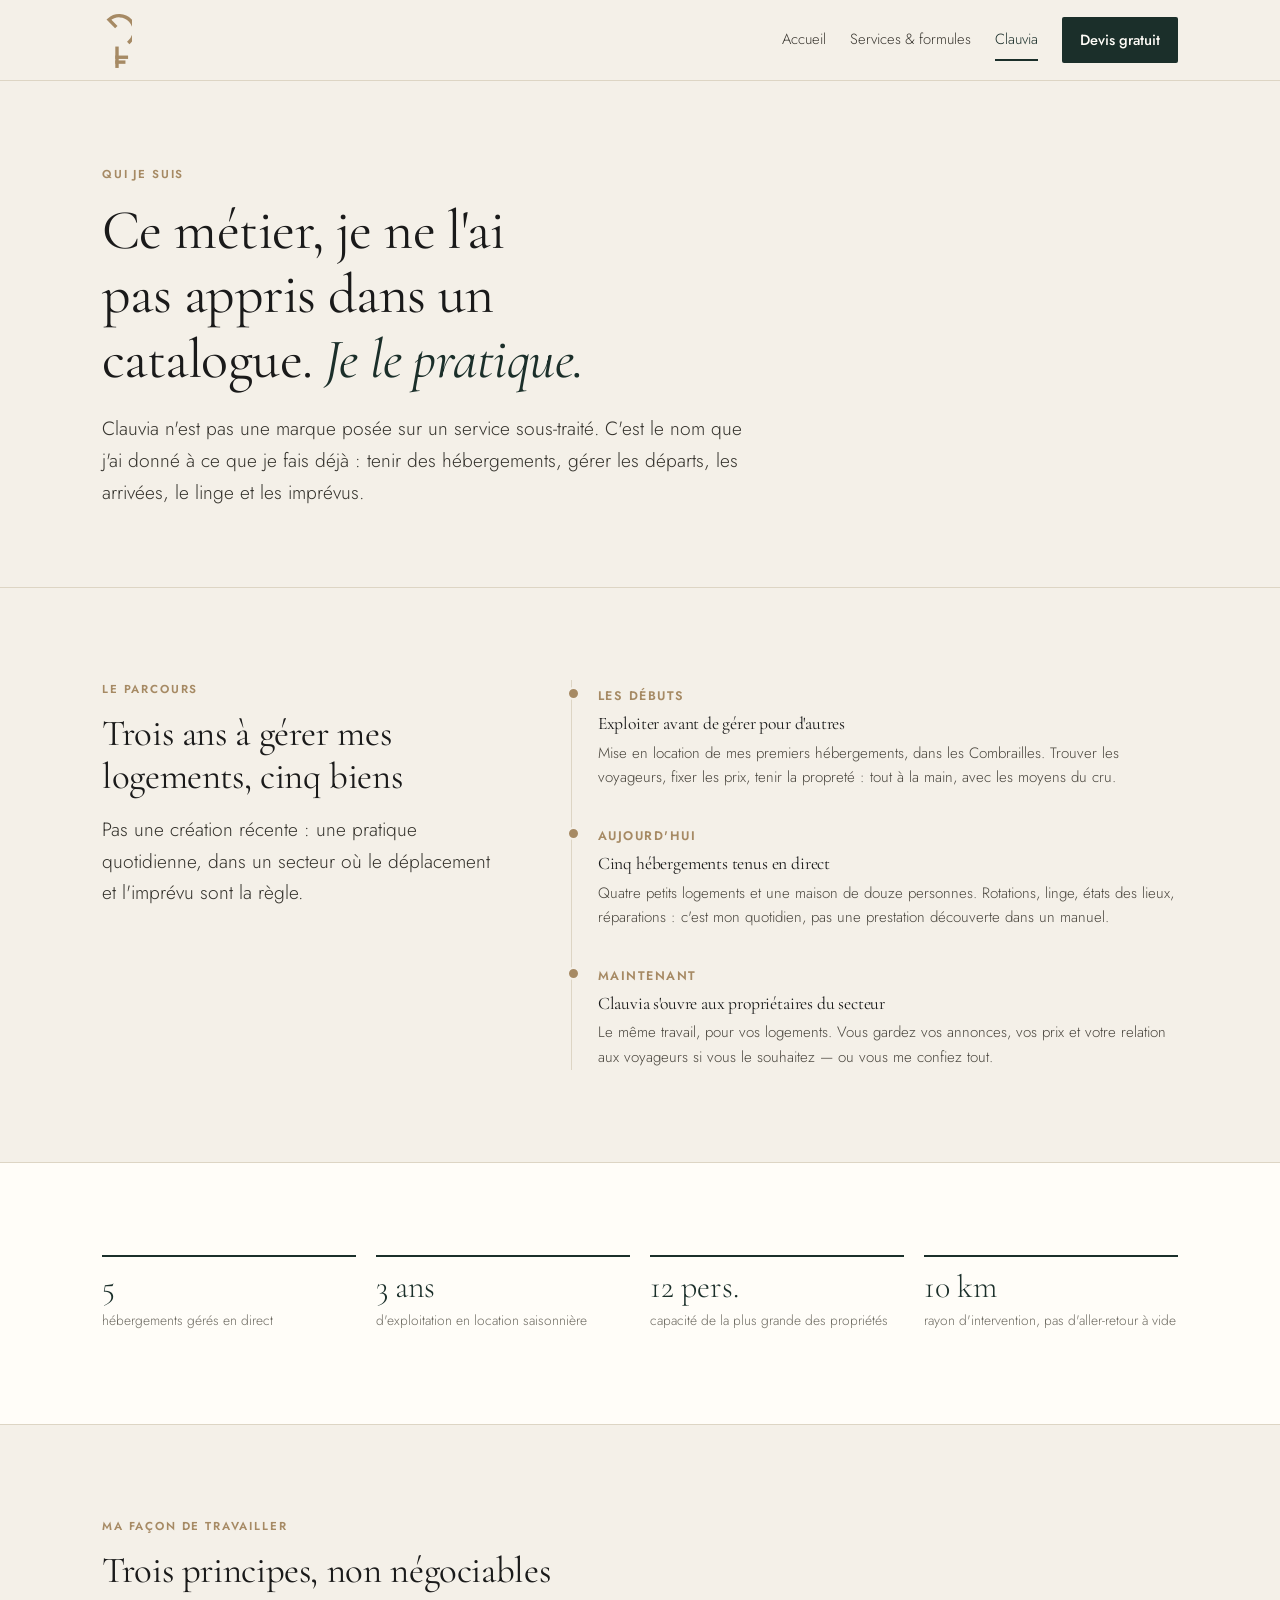
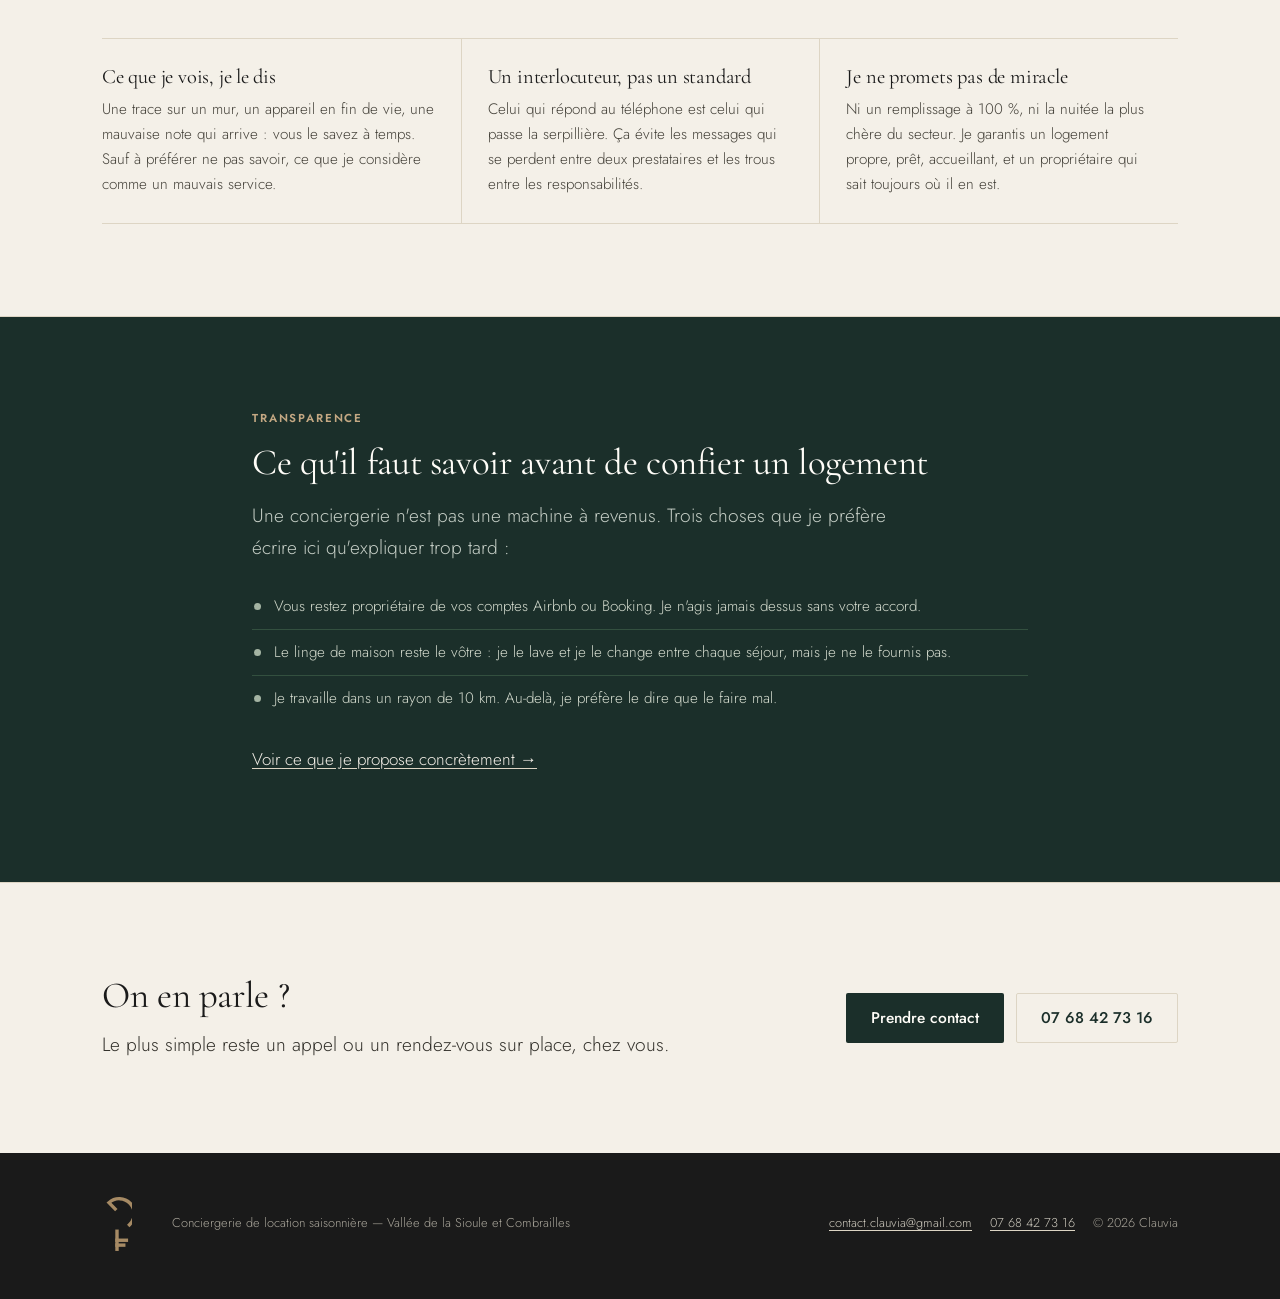
==== clauvia.html @ ef080e4d "Revert "Ajout de la page Tourisme (sites, activités, propriétaires) et du lien dans le menu" This re" ====
<!DOCTYPE html>
<html lang="fr">
<head>
<meta charset="utf-8">
<meta name="viewport" content="width=device-width, initial-scale=1, viewport-fit=cover">
<link rel="canonical" href="https://clauvia.fr/clauvia.html">
<meta property="og:title" content="Clauvia — Qui je suis, ce que j'exploite, comment je travaille">
<meta property="og:description" content="Clauvia, c'est d'abord un exploitant de location saisonnière : 5 hébergements tenus en direct dans les Combrailles depuis 3 ans. La conciergerie, c'est un métier que je pratique avant de le vendre.">
<meta property="og:type" content="website">
<meta property="og:url" content="https://clauvia.fr/clauvia.html">
<meta property="og:locale" content="fr_FR">
<meta property="og:site_name" content="Clauvia">
<meta name="twitter:card" content="summary">
<link rel="icon" href="favicon.svg" type="image/svg+xml">
<title>Clauvia — Qui je suis, ce que j'exploite, comment je travaille</title>
<meta name="description" content="Clauvia, c'est d'abord un exploitant de location saisonnière : 5 hébergements tenus en direct dans les Combrailles depuis 3 ans. La conciergerie, c'est un métier que je pratique avant de le vendre.">
<!-- Charte Clauvia : serif à empattements fins + sans-serif géométrique -->
<link rel="preconnect" href="https://fonts.googleapis.com">
<link rel="preconnect" href="https://fonts.gstatic.com" crossorigin>
<link href="https://fonts.googleapis.com/css2?family=Cormorant+Garamond:ital,wght@0,300;0,400;0,500;1,400&family=Jost:wght@300;400;500&display=swap" rel="stylesheet">
<link rel="stylesheet" href="style.css">
<style>
  .hero-intro { padding: clamp(44px, 8vw, 84px) 0 clamp(36px, 5vw, 60px); border-bottom: 1px solid var(--line); }
  .hero-intro h1 { max-width: 24ch; }
  .hero-intro h1 em { font-style: italic; color: var(--green); }
  .hero-intro .lede { margin-top: 22px; }

  .prose-grid { display: grid; grid-template-columns: minmax(0, .8fr) minmax(0, 1.2fr); gap: clamp(28px, 5vw, 64px); align-items: start; }
  .prose p { font-size: 1.02rem; color: #33312b; margin-bottom: 1.1em; max-width: 62ch; }
  .prose p:last-child { margin-bottom: 0; }

  .frise { list-style: none; margin: 0; padding: 0; border-left: 1px solid var(--line); }
  .frise li { position: relative; padding: 0 0 30px 26px; }
  .frise li:last-child { padding-bottom: 0; }
  .frise li::before { content: ""; position: absolute; left: -5px; top: 7px; width: 9px; height: 9px; border-radius: 50%; background: var(--accent); border: 2px solid var(--stone); }
  .frise .quand { font-size: .78rem; letter-spacing: .12em; text-transform: uppercase; color: var(--accent); font-weight: 600; }
  .frise h3 { margin: 6px 0 6px; font-size: 1.1rem; }
  .frise p { font-size: .94rem; color: #4a463e; margin: 0; }

  .chiffre-cle { display: grid; grid-template-columns: repeat(auto-fit, minmax(160px, 1fr)); gap: 20px; }
  .chiffre-cle div { border-top: 2px solid var(--green); padding-top: 14px; }
  .chiffre-cle .n { font-family: var(--serif); font-size: 2rem; color: var(--green); line-height: 1; display: block; }
  .chiffre-cle .l { font-size: .86rem; color: var(--muted); margin-top: 6px; display: block; }

  .methode { display: grid; grid-template-columns: repeat(auto-fit, minmax(260px, 1fr)); gap: 0; border-top: 1px solid var(--line); }
  .methode > div { padding: 26px 26px 26px 0; border-bottom: 1px solid var(--line); }
  .methode > div + div { padding-left: 26px; border-left: 1px solid var(--line); }
  .methode h3 { margin-bottom: 8px; }
  .methode p { font-size: .95rem; color: #45423a; margin: 0; }

  @media (max-width: 900px) {
    .prose-grid { grid-template-columns: minmax(0, 1fr); }
    .methode > div + div { padding-left: 0; border-left: 0; }
  }
</style>
</head>
<body>

<a class="skip" href="#contenu">Aller au contenu</a>

<header class="top">
  <div class="wrap">
    <a class="brand" href="index.html" aria-label="Clauvia, conciergerie immobilière"><span class="mark"><img src="logo-clauvia.svg" alt="" width="30" height="60"></span><span class="word"><b>Clauvia</b><small>Conciergerie immobilière</small></span></a>
    <button class="burger" type="button" aria-label="Ouvrir le menu" aria-expanded="false" aria-controls="menu-principal">
      <span></span><span></span><span></span>
    </button>
    <nav class="nav" id="menu-principal">
      <a href="index.html">Accueil</a>
      <a href="services.html">Services &amp; formules</a>
      <a href="clauvia.html" aria-current="page">Clauvia</a>
      <a class="cta-link" href="contact.html">Devis gratuit</a>
    </nav>
  </div>
</header>

<main id="contenu">

  <div class="hero-intro">
    <div class="wrap">
      <p class="eyebrow">Qui je suis</p>
      <h1>Ce métier, je ne l'ai pas appris dans un catalogue. <em>Je le pratique.</em></h1>
      <p class="lede">
        Clauvia n'est pas une marque posée sur un service sous-traité. C'est le nom que j'ai donné
        à ce que je fais déjà : tenir des hébergements, gérer les départs, les arrivées,
        le linge et les imprévus.
      </p>
    </div>
  </div>

  <section>
    <div class="wrap prose-grid">
      <div>
        <p class="eyebrow">Le parcours</p>
        <h2>Trois ans à gérer mes logements, cinq biens</h2>
        <p class="lede" style="margin-top:16px">
          Pas une création récente : une pratique quotidienne, dans un secteur où le déplacement
          et l'imprévu sont la règle.
        </p>
      </div>

      <div>
        <ul class="frise">
          <li>
            <span class="quand">Les débuts</span>
            <h3>Exploiter avant de gérer pour d'autres</h3>
            <p>Mise en location de mes premiers hébergements, dans les Combrailles. Trouver les voyageurs, fixer les prix, tenir la propreté : tout à la main, avec les moyens du cru.</p>
          </li>
          <li>
            <span class="quand">Aujourd'hui</span>
            <h3>Cinq hébergements tenus en direct</h3>
            <p>Quatre petits logements et une maison de douze personnes. Rotations, linge, états des lieux, réparations : c'est mon quotidien, pas une prestation découverte dans un manuel.</p>
          </li>
          <li>
            <span class="quand">Maintenant</span>
            <h3>Clauvia s'ouvre aux propriétaires du secteur</h3>
            <p>Le même travail, pour vos logements. Vous gardez vos annonces, vos prix et votre relation aux voyageurs si vous le souhaitez — ou vous me confiez tout.</p>
          </li>
        </ul>
      </div>
    </div>
  </section>

  <section class="bg-white">
    <div class="wrap">
      <div class="chiffre-cle">
        <div><span class="n">5</span><span class="l">hébergements gérés en direct</span></div>
        <div><span class="n">3 ans</span><span class="l">d'exploitation en location saisonnière</span></div>
        <div><span class="n">12 pers.</span><span class="l">capacité de la plus grande des propriétés</span></div>
        <div><span class="n">10 km</span><span class="l">rayon d'intervention, pas d'aller-retour à vide</span></div>
      </div>
    </div>
  </section>

  <section>
    <div class="wrap">
      <div class="section-head">
        <p class="eyebrow">Ma façon de travailler</p>
        <h2>Trois principes, non négociables</h2>
      </div>

      <div class="methode">
        <div>
          <h3>Ce que je vois, je le dis</h3>
          <p>Une trace sur un mur, un appareil en fin de vie, une mauvaise note qui arrive : vous le savez à temps. Sauf à préférer ne pas savoir, ce que je considère comme un mauvais service.</p>
        </div>
        <div>
          <h3>Un interlocuteur, pas un standard</h3>
          <p>Celui qui répond au téléphone est celui qui passe la serpillière. Ça évite les messages qui se perdent entre deux prestataires et les trous entre les responsabilités.</p>
        </div>
        <div>
          <h3>Je ne promets pas de miracle</h3>
          <p>Ni un remplissage à 100 %, ni la nuitée la plus chère du secteur. Je garantis un logement propre, prêt, accueillant, et un propriétaire qui sait toujours où il en est.</p>
        </div>
      </div>
    </div>
  </section>

  <section class="bg-green">
    <div class="wrap" style="max-width:820px">
      <p class="eyebrow">Transparence</p>
      <h2>Ce qu'il faut savoir avant de confier un logement</h2>
      <p class="lede" style="margin-top:16px">
        Une conciergerie n'est pas une machine à revenus. Trois choses que je préfère écrire ici
        qu'expliquer trop tard :
      </p>
      <ul class="ticks" style="margin-top:20px">
        <li>Vous restez propriétaire de vos comptes Airbnb ou Booking. Je n'agis jamais dessus sans votre accord.</li>
        <li>Le linge de maison reste le vôtre : je le lave et je le change entre chaque séjour, mais je ne le fournis pas.</li>
        <li>Je travaille dans un rayon de 10 km. Au-delà, je préfère le dire que le faire mal.</li>
      </ul>
      <p style="margin-top:24px"><a href="services.html" style="color:var(--stone)">Voir ce que je propose concrètement →</a></p>
    </div>
  </section>

  <section>
    <div class="wrap" style="display:flex;flex-wrap:wrap;gap:28px;align-items:center">
      <div style="flex:1 1 340px">
        <h2>On en parle&nbsp;?</h2>
        <p class="lede" style="margin:12px 0 0">Le plus simple reste un appel ou un rendez-vous sur place, chez vous.</p>
      </div>
      <div style="display:flex;flex-wrap:wrap;gap:12px">
        <a class="btn btn-primary" href="contact.html">Prendre contact</a>
        <a class="btn btn-ghost" href="tel:+33768427316">07 68 42 73 16</a>
      </div>
    </div>
  </section>

</main>

<footer>
  <div class="wrap">
    <a class="brand brand--light" href="index.html" aria-label="Clauvia, conciergerie immobilière"><span class="mark"><img src="logo-clauvia.svg" alt="" width="30" height="60"></span><span class="word"><b>Clauvia</b><small>Conciergerie immobilière</small></span></a>
    <span>Conciergerie de location saisonnière — Vallée de la Sioule et Combrailles</span>
    <span class="legal">
      <a href="mailto:contact.clauvia@gmail.com">contact.clauvia@gmail.com</a>
      <a href="tel:+33768427316">07 68 42 73 16</a>
      <span>© <span id="year">2026</span> Clauvia</span>
    </span>
  </div>
</footer>

<script>
  document.getElementById('year').textContent = new Date().getFullYear();
  // Menu déroulant sur téléphone
  (function () {
    var b = document.querySelector('.burger'), n = document.getElementById('menu-principal');
    if (!b || !n) return;
    b.addEventListener('click', function () {
      var ouvert = n.classList.toggle('ouvert');
      b.setAttribute('aria-expanded', ouvert ? 'true' : 'false');
      b.setAttribute('aria-label', ouvert ? 'Fermer le menu' : 'Ouvrir le menu');
    });
    n.addEventListener('click', function (e) {
      if (e.target.tagName === 'A') { n.classList.remove('ouvert'); b.setAttribute('aria-expanded', 'false'); }
    });
  })();
</script>
</body>
</html>
---- style.css ----
/* ===================================================================
   Clauvia — feuille de style commune
   Charte : vert bouteille #1B2F2A, sauge #466055, laiton #A68A64,
   ivoire #F4F0E8, noir doux #1A1A1A. Serif a empattements fins pour les
   titres, sans-serif pour le corps. Beaucoup de blanc, peu d'effets.
   =================================================================== */
:root {
  --ink: #1a1a1a;
  --green: #1b2f2a;
  --green-deep: #142420;
  --sage: #466055;
  --brass: #a68a64;
  --brass-dark: #8d7350;
  --stone: #f4f0e8;
  --stone-warm: #ece6d9;
  --line: #ddd5c4;
  --muted: #6d6a61;
  --accent: #a68a64;
  --alternate: #a68a64;
  --white: #fffdf8;
  --serif: "Cormorant Garamond", "Iowan Old Style", "Palatino Linotype", Palatino, Georgia, "Times New Roman", serif;
  --sans: "Jost", ui-sans-serif, -apple-system, "Segoe UI", Roboto, Helvetica, Arial, sans-serif;
  --max: 1120px;
  --radius: 2px;
}
* { box-sizing: border-box; }
html { scroll-behavior: smooth; }
@media (prefers-reduced-motion: reduce) {
  html { scroll-behavior: auto; }
  * { transition: none !important; animation: none !important; }
}
body {
  margin: 0;
  background: var(--stone);
  color: var(--ink);
  font-family: var(--sans);
  font-size: 17px;
  font-weight: 300;
  line-height: 1.65;
  -webkit-font-smoothing: antialiased;
  text-wrap: pretty;
}
h1, h2, h3 { font-family: var(--serif); font-weight: 400; letter-spacing: -0.01em; line-height: 1.15; text-wrap: balance; margin: 0; }
h1 { font-size: clamp(2.1rem, 5.2vw, 3.5rem); }
h2 { font-size: clamp(1.6rem, 3.4vw, 2.3rem); }
h3 { font-size: 1.28rem; }
p { margin: 0 0 1em; }
a { color: var(--green); text-decoration-color: var(--line); text-underline-offset: 3px; }
a:hover { color: var(--accent); text-decoration-color: var(--accent); }
img { max-width: 100%; display: block; }
.wrap { max-width: var(--max); margin: 0 auto; padding: 0 22px; }
.eyebrow {
  font-family: var(--sans); font-size: .72rem; font-weight: 600;
  letter-spacing: .16em; text-transform: uppercase; color: var(--accent);
  margin: 0 0 14px;
}
.lede { font-size: clamp(1.02rem, 1.9vw, 1.2rem); color: #34322c; max-width: 60ch; }
.skip { position: absolute; left: -9999px; top: 0; background: var(--green); color: #fff; padding: 12px 18px; z-index: 100; }
.skip:focus { left: 12px; top: 12px; }


/* ---------- Marque ----------
   Deux déclinaisons du logo :
   - sur ordinateur : le mot CLAUVIA seul (lettres espacées, laiton) ;
   - sur téléphone et tablette : le C-clé, plus compact et lisible à petite taille.
   Le C-clé reste aussi le favicon. */
.brand { display: flex; align-items: center; gap: 11px; text-decoration: none; color: var(--brass); }
/* Sur tous les écrans : le C-clé reste à gauche du nom, et le tout reste à gauche du menu. */
.brand .mark { display: block !important; width: 30px; height: 60px; flex: 0 0 auto; }
.brand .mark img { width: 30px; height: 60px; }
.brand .word { display: none !important; }
.brand .mark svg, .brand .mark img { display: block; width: 30px; height: 60px; }
.brand .word { display: flex; flex-direction: column; line-height: 1; }
.brand .word b {
  font-family: var(--serif); font-weight: 400; font-size: 1.32rem;
  letter-spacing: .26em; text-transform: uppercase; margin-right: -.26em;
  color: var(--brass);
}
.brand .word small {
  display: none;
  font-family: var(--sans); font-weight: 300; font-size: .48rem;
  letter-spacing: .17em; text-transform: uppercase; color: var(--muted);
  margin-top: 6px; white-space: nowrap;
}
/* Sur téléphone / tablette : le C-clé remplace les lettres, et reste à côté de la navigation. */
@media (max-width: 1024px) {
  .brand .mark { display: block; width: 20px; height: 40px; }
  .brand .mark img { width: 20px; height: 40px; }
  .brand .word { display: none; }
}
.brand--light { color: var(--stone); }
.brand--light .word small { color: #93a49a; }
.brand--light .word b { color: var(--brass); }

/* ---------- En-tête et navigation ---------- */
.top {
  position: sticky; top: 0; z-index: 40;
  background: color-mix(in srgb, var(--stone) 95%, transparent);
  backdrop-filter: blur(8px);
  border-bottom: 1px solid var(--line);
}
.top .wrap { display: flex; align-items: center; gap: 20px; min-height: 70px; padding-top: 10px; padding-bottom: 10px; }
.logo { font-family: var(--serif); font-size: 1.48rem; letter-spacing: .01em; color: var(--green); text-decoration: none; display: flex; align-items: baseline; gap: 9px; }
.logo .dot { width: 5px; height: 5px; border-radius: 50%; background: var(--accent); display: inline-block; transform: translateY(-9px); }
.nav { display: flex; align-items: center; gap: 24px; margin-left: auto; }
.nav a { font-size: .92rem; color: #3a3730; text-decoration: none; padding: 8px 0; border-bottom: 2px solid transparent; }
.nav a:hover { color: var(--brass-dark); border-bottom-color: var(--brass); }
.nav a[aria-current="page"] { color: var(--green); border-bottom-color: var(--green); }
.nav .cta-link {
  background: var(--green); color: var(--white); padding: 11px 18px; border-radius: var(--radius);
  font-weight: 500; min-height: 44px; display: inline-flex; align-items: center; border-bottom: 0;
}
.nav .cta-link:hover { background: var(--green-deep); color: var(--white); }
/* Sur téléphone : l'en-tête passe en menu déroulant (voir plus bas). */
@media (max-width: 860px) {
  .top .wrap { column-gap: 10px; padding-top: 8px; padding-bottom: 8px; min-height: 56px; }
  .brand { flex: 0 0 auto; align-self: center; }
  .brand .mark { width: 26px; height: 52px; }
  .brand .mark img { width: 26px; height: 52px; }
  .nav { gap: 15px; width: auto; flex: 1 1 auto; overflow-x: auto; margin-left: auto; padding-bottom: 0; scrollbar-width: none; -webkit-overflow-scrolling: touch; }
  .nav::-webkit-scrollbar { display: none; }
  .nav a { flex: 0 0 auto; font-size: .86rem; }
  .nav .cta-link { padding: 9px 13px; font-size: .86rem; }
}

/* ---------- Boutons ---------- */
.btn {
  display: inline-flex; align-items: center; justify-content: center; gap: 10px;
  min-height: 50px; padding: 0 24px; border-radius: var(--radius);
  font-family: var(--sans); font-size: .97rem; font-weight: 500;
  text-decoration: none; border: 1px solid transparent; cursor: pointer;
  transition: background .15s, border-color .15s, color .15s;
}
.btn-primary { background: var(--green); color: var(--white); }
.btn-primary:hover { background: var(--brass); color: #fff; }
.btn-ghost { background: transparent; color: var(--green); border-color: var(--line); }
.btn-brass { background: var(--brass); color: #fff; }
.btn-brass:hover { background: var(--brass-dark); color: #fff; }
.btn-ghost:hover { border-color: var(--brass); color: var(--brass-dark); background: transparent; }
.btn-light { background: var(--stone); color: var(--green); }
.btn-light:hover { background: var(--brass); color: #fff; }
.btn-outline-light { background: transparent; color: var(--stone); border-color: #55705f; }
.btn-outline-light:hover { background: var(--brass); border-color: var(--brass); color: #fff; }

/* ---------- Sections ---------- */
section { padding: clamp(54px, 8vw, 92px) 0; }
section + section { border-top: 1px solid var(--line); }
.section-head { max-width: 62ch; margin-bottom: clamp(28px, 4vw, 46px); }
.section-head h2 { margin-bottom: 14px; }
.rule { display: block; width: 46px; height: 1px; background: var(--brass); border: 0; margin: 0 0 22px; }
.section-head .lede { margin-top: 14px; }
.bg-white { background: var(--white); }
.bg-green { background: var(--green); color: var(--stone); }
.bg-green h2, .bg-green h3 { color: var(--white); }
.bg-green .lede { color: #c3ccc4; }
.bg-green .eyebrow { color: #c4a883; }

/* ---------- Bandeau de chiffres ---------- */
.figures { background: var(--green); color: var(--stone); }
.figures .wrap { display: grid; grid-template-columns: repeat(3, 1fr); gap: 0; }
.figure { padding: 34px 24px; border-left: 1px solid #34473f; }
.figure:first-child { border-left: 0; }
.figure .n { font-family: var(--serif); font-size: clamp(1.8rem, 3.6vw, 2.5rem); line-height: 1; display: block; color: var(--white); }
.figure .l { font-size: .8rem; color: #aebbb1; margin-top: 10px; display: block; letter-spacing: .04em; }

/* ---------- Encart de preuve ---------- */
.proof { background: var(--white); border: 1px solid var(--line); border-radius: var(--radius); padding: 30px 28px 24px; }
.proof h3 { font-size: 1.15rem; margin-bottom: 6px; color: var(--green); }
.proof .rule { margin-bottom: 14px; }
.proof ul { list-style: none; margin: 0; padding: 0; }
.proof li { display: flex; gap: 14px; padding: 13px 0; border-top: 1px solid var(--line); font-size: .93rem; color: #3a3832; }
.proof li:first-child { border-top: 0; }
.proof li b { font-weight: 500; color: var(--ink); }
.proof .num { font-family: var(--serif); font-size: 1.5rem; color: var(--brass); line-height: 1; min-width: 1.5em; }
.proof li > span:last-child { min-width: 0; }

/* ---------- Listes à puces ---------- */
.ticks { list-style: none; padding: 0; margin: 0; }
.ticks li { padding: 10px 0 10px 22px; position: relative; border-top: 1px solid #e9e2d3; font-size: .95rem; color: #3a3832; }
.ticks li:first-child { border-top: 0; }
.ticks li::before { content: ""; position: absolute; left: 2px; top: 19px; width: 7px; height: 7px; border-radius: 50%; background: var(--brass); opacity: .8; }
.bg-green .ticks li { color: #d3dacd; border-color: #33503f; }
.bg-green .ticks li::before { background: #c7d6c2; opacity: .8; }

/* ---------- Formulaires ---------- */
form { display: grid; gap: 14px; }
.field { display: grid; gap: 6px; }
.field label { font-size: .72rem; letter-spacing: .12em; text-transform: uppercase; color: var(--muted); }
.field input, .field textarea, .field select {
  font: inherit; font-size: .97rem; padding: 13px 14px; min-height: 48px;
  background: var(--white); color: var(--ink); border: 1px solid var(--line); border-radius: var(--radius); width: 100%;
}
.field textarea { min-height: 110px; resize: vertical; }
.field input:focus, .field textarea:focus, .field select:focus { outline: 1px solid var(--brass); outline-offset: 1px; border-color: var(--brass); }
.bg-green .field label { color: #a3b2a8; }
.bg-green .field input, .bg-green .field textarea, .bg-green .field select { background: #20362e; color: var(--white); border-color: #3a5045; }
.bg-green .field input::placeholder, .bg-green .field textarea::placeholder { color: #7d8f80; }
.form-note { font-size: .8rem; color: var(--muted); margin: 0; }
.bg-green .form-note { color: #8fa291; }
.form-status { font-size: .88rem; margin: 0; min-height: 1.2em; }
.form-status.ok { color: #4c7a4a; }
.form-status.err { color: var(--brass-dark); }
.bg-green .form-status.ok { color: #b7d3a8; }
.bg-green .form-status.err { color: #e5c4a4; }

/* ---------- Pied de page ---------- */
footer { background: var(--ink); color: #a9a59a; font-size: .8rem; padding: 40px 0 46px; }
footer .wrap { display: flex; flex-wrap: wrap; gap: 20px 40px; align-items: center; }
footer .brand .word small { color: #8d8a80; }
footer a:hover { color: var(--brass); }
footer a { color: #cdc9bd; }
footer .legal { display: flex; flex-wrap: wrap; gap: 4px 18px; margin-left: auto; }

/* ---------- Empilement mobile ---------- */
@media (max-width: 900px) {
  .hero-grid, .zone-grid, .contact-grid, .plans, .services, .prose-grid { grid-template-columns: minmax(0, 1fr); }
  .proof { padding: 24px 20px 18px; }
  .figures .wrap { grid-template-columns: minmax(0, 1fr); }
  .figure { border-left: 0; border-top: 1px solid #34473f; }
  .figure:first-child { border-top: 0; }
  .service:nth-child(2n) { padding-left: 0; border-left: 0; }
}

/* ---------- Communes ---------- */
.communes { display: flex; flex-wrap: wrap; gap: 8px; margin: 0; padding: 0; list-style: none; }
.communes li { font-size: .85rem; padding: 6px 12px; border: 1px solid var(--line); border-radius: 100px; background: var(--stone); }

/* ---------- Débordement horizontal sur téléphone ---------- */
/* Le menu de l'en-tête défile tout seul ; le reste de la page ne doit jamais élargir la fenêtre. */
html, body { max-width: 100%; overflow-x: hidden; }

/* ---------- Menu déroulant sur téléphone ---------- */
/* Le bouton n'apparaît qu'en petit écran ; le menu se déplie sous l'en-tête. */
.burger {
  display: none; margin-left: auto; width: 44px; height: 44px; padding: 0;
  background: none; border: 1px solid var(--line); border-radius: var(--radius);
  align-items: center; justify-content: center; flex-direction: column; gap: 5px; cursor: pointer;
}
.burger span { display: block; width: 20px; height: 2px; background: var(--green); transition: transform .2s, opacity .2s; }
.burger[aria-expanded="true"] span:nth-child(1) { transform: translateY(7px) rotate(45deg); }
.burger[aria-expanded="true"] span:nth-child(2) { opacity: 0; }
.burger[aria-expanded="true"] span:nth-child(3) { transform: translateY(-7px) rotate(-45deg); }

@media (max-width: 860px) {
  /* Le logo à gauche, le bouton à droite, le menu déplié en dessous. */
  .top .wrap { flex-wrap: wrap; row-gap: 0; }
  .brand { order: 1; align-self: center; }
  .burger { order: 2; display: inline-flex; margin-left: auto; align-self: center; }
  .nav { order: 3; }
  .brand .mark { width: 26px; height: 52px; }
  .brand .mark img { width: 26px; height: 52px; }
  .nav {
    display: none; width: 100%; flex-direction: column; align-items: stretch;
    gap: 0; margin: 8px 0 0; padding: 6px 0 10px; overflow: visible;
    border-top: 1px solid var(--line);
  }
  .nav.ouvert { display: flex; }
  .nav a { padding: 13px 2px; font-size: .98rem; border-bottom: 1px solid var(--line); }
  .nav a[aria-current="page"] { border-bottom-color: var(--line); color: var(--brass-dark); }
  .nav .cta-link { margin-top: 12px; justify-content: center; border-bottom: 0; }
}

/* FAQ */
.faq details { border-top: 1px solid var(--line); }
.faq details:last-child { border-bottom: 1px solid var(--line); }
.faq summary { cursor: pointer; list-style: none; padding: 20px 36px 20px 0; position: relative; font-family: var(--serif); font-size: 1.3rem; color: var(--green); min-height: 44px; }
.faq summary::-webkit-details-marker { display: none; }
.faq summary::after { content: "+"; position: absolute; right: 4px; top: 50%; transform: translateY(-50%); font-family: var(--sans); font-size: 1.4rem; color: var(--brass-dark); }
.faq details[open] summary::after { content: "\2212"; }
.faq summary:focus-visible { outline: 2px solid var(--brass-dark); outline-offset: 2px; }
.faq details p { margin: 0 0 22px; max-width: 44rem; color: #45423a; font-size: .98rem; }
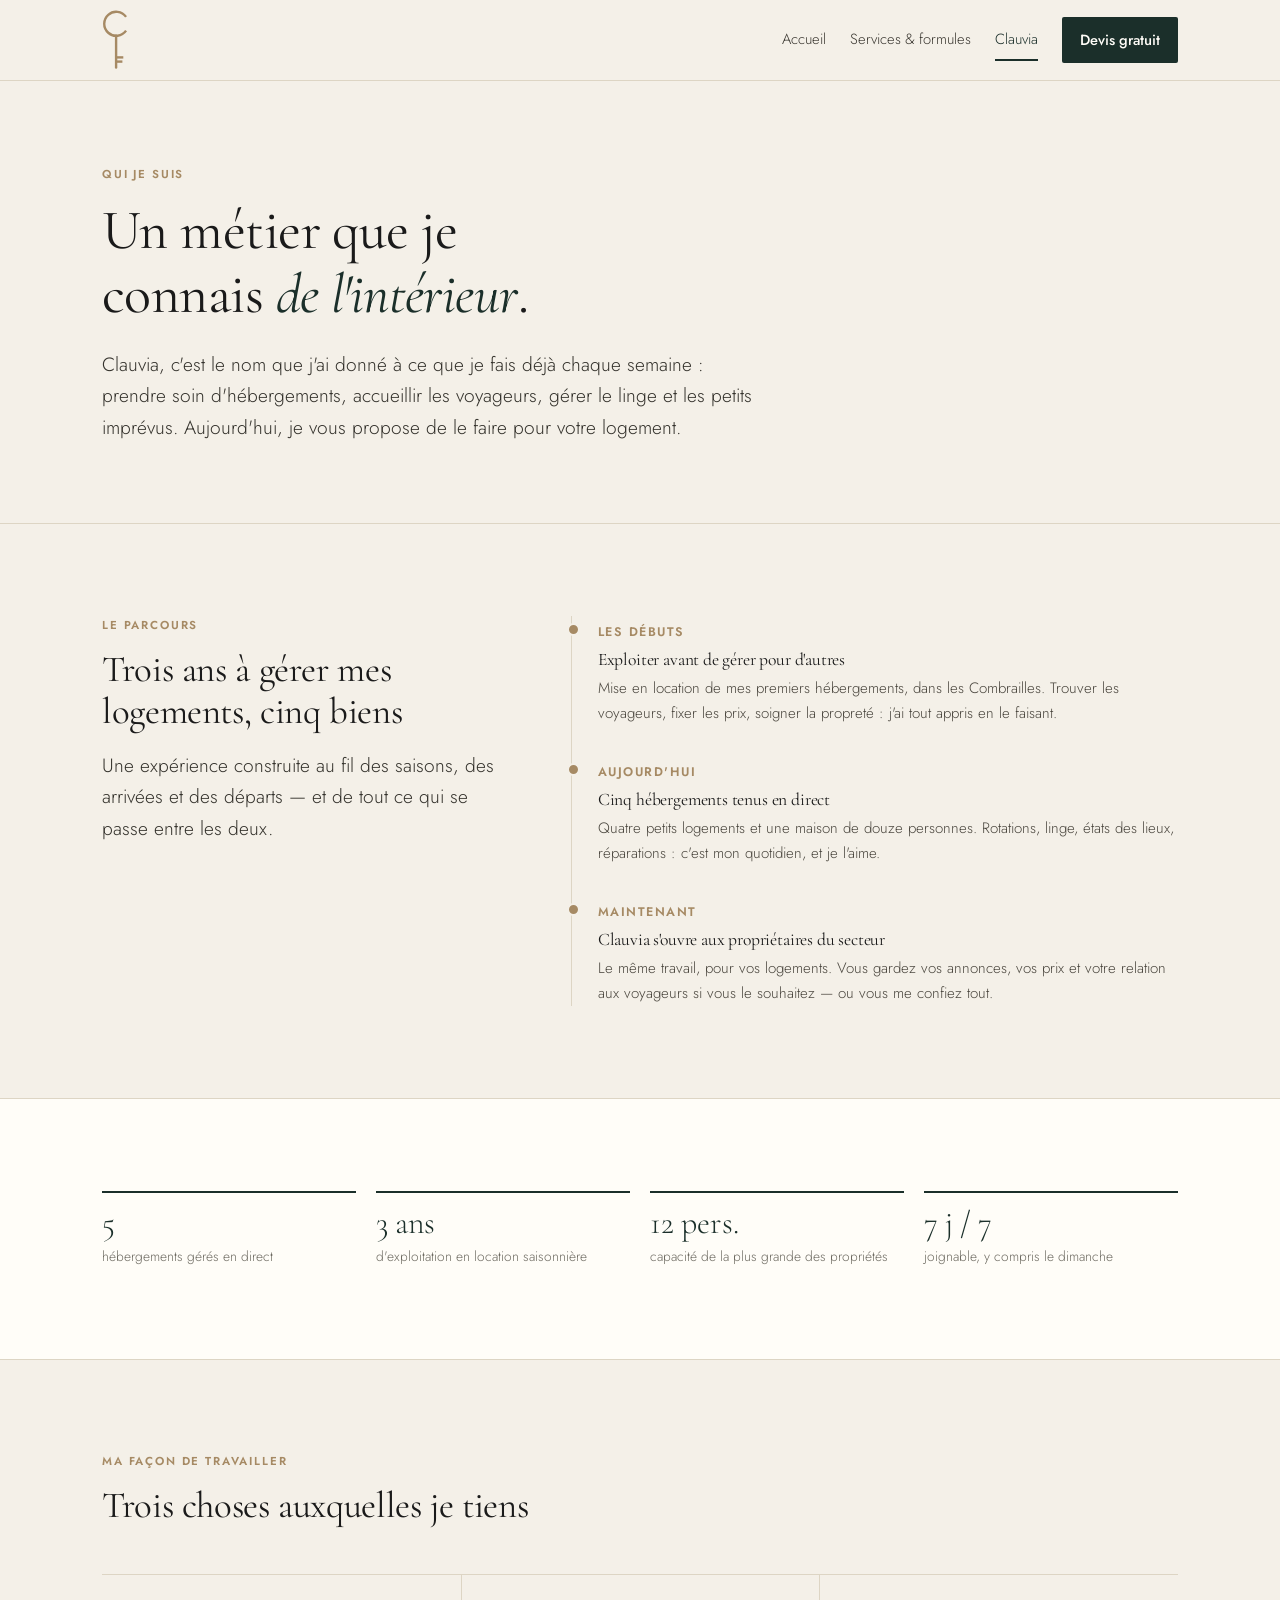
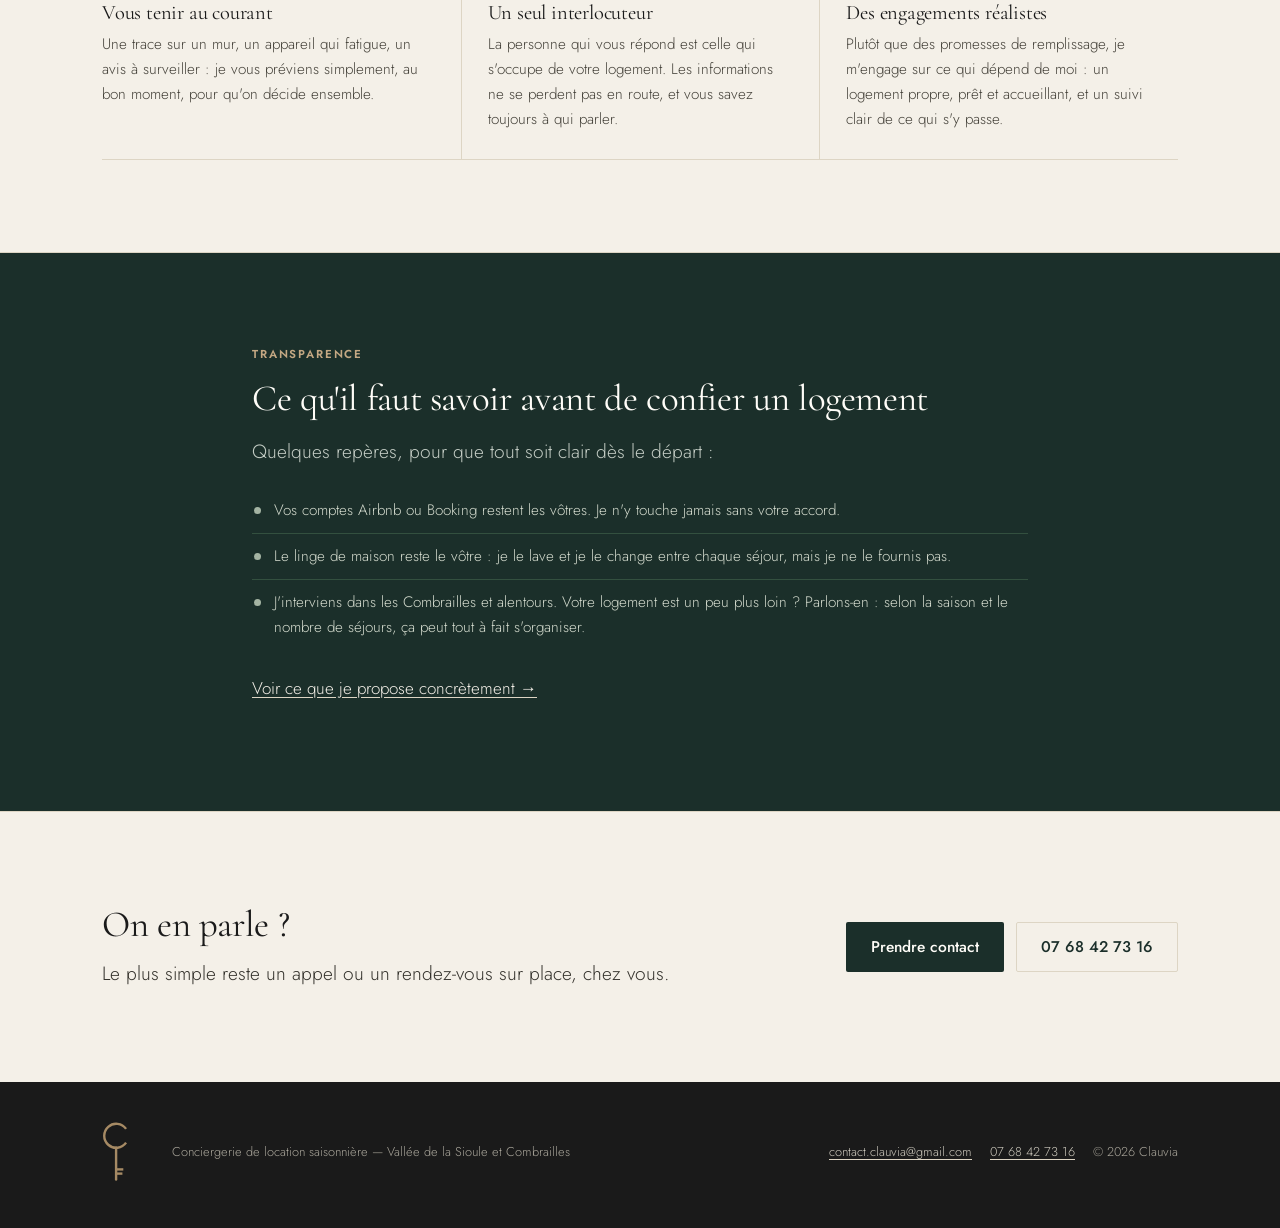
==== commit 1e0a4761: "Comparatif : linge, maintenance et réparations sur devis en Ponctuel ; page Clauvia au ton adouci ; " ====
--- a/clauvia.html
+++ b/clauvia.html
@@ -5,7 +5,7 @@
 <meta name="viewport" content="width=device-width, initial-scale=1, viewport-fit=cover">
 <link rel="canonical" href="https://clauvia.fr/clauvia.html">
 <meta property="og:title" content="Clauvia — Qui je suis, ce que j'exploite, comment je travaille">
-<meta property="og:description" content="Clauvia, c'est d'abord un exploitant de location saisonnière : 5 hébergements tenus en direct dans les Combrailles depuis 3 ans. La conciergerie, c'est un métier que je pratique avant de le vendre.">
+<meta property="og:description" content="Clauvia, c'est d'abord un exploitant de location saisonnière : 5 hébergements tenus en direct dans les Combrailles depuis 3 ans. Un métier que je pratique au quotidien, et que je vous propose pour votre logement.">
 <meta property="og:type" content="website">
 <meta property="og:url" content="https://clauvia.fr/clauvia.html">
 <meta property="og:locale" content="fr_FR">
@@ -13,7 +13,7 @@
 <meta name="twitter:card" content="summary">
 <link rel="icon" href="favicon.svg" type="image/svg+xml">
 <title>Clauvia — Qui je suis, ce que j'exploite, comment je travaille</title>
-<meta name="description" content="Clauvia, c'est d'abord un exploitant de location saisonnière : 5 hébergements tenus en direct dans les Combrailles depuis 3 ans. La conciergerie, c'est un métier que je pratique avant de le vendre.">
+<meta name="description" content="Clauvia, c'est d'abord un exploitant de location saisonnière : 5 hébergements tenus en direct dans les Combrailles depuis 3 ans. Un métier que je pratique au quotidien, et que je vous propose pour votre logement.">
 <!-- Charte Clauvia : serif à empattements fins + sans-serif géométrique -->
 <link rel="preconnect" href="https://fonts.googleapis.com">
 <link rel="preconnect" href="https://fonts.gstatic.com" crossorigin>
@@ -78,11 +78,11 @@
   <div class="hero-intro">
     <div class="wrap">
       <p class="eyebrow">Qui je suis</p>
-      <h1>Ce métier, je ne l'ai pas appris dans un catalogue. <em>Je le pratique.</em></h1>
+      <h1>Un métier que je connais <em>de l'intérieur</em>.</h1>
       <p class="lede">
-        Clauvia n'est pas une marque posée sur un service sous-traité. C'est le nom que j'ai donné
-        à ce que je fais déjà : tenir des hébergements, gérer les départs, les arrivées,
-        le linge et les imprévus.
+        Clauvia, c'est le nom que j'ai donné à ce que je fais déjà chaque semaine :
+        prendre soin d'hébergements, accueillir les voyageurs, gérer le linge
+        et les petits imprévus. Aujourd'hui, je vous propose de le faire pour votre logement.
       </p>
     </div>
   </div>
@@ -93,8 +93,8 @@
         <p class="eyebrow">Le parcours</p>
         <h2>Trois ans à gérer mes logements, cinq biens</h2>
         <p class="lede" style="margin-top:16px">
-          Pas une création récente : une pratique quotidienne, dans un secteur où le déplacement
-          et l'imprévu sont la règle.
+          Une expérience construite au fil des saisons, des arrivées et des départs —
+          et de tout ce qui se passe entre les deux.
         </p>
       </div>
 
@@ -103,12 +103,12 @@
           <li>
             <span class="quand">Les débuts</span>
             <h3>Exploiter avant de gérer pour d'autres</h3>
-            <p>Mise en location de mes premiers hébergements, dans les Combrailles. Trouver les voyageurs, fixer les prix, tenir la propreté : tout à la main, avec les moyens du cru.</p>
+            <p>Mise en location de mes premiers hébergements, dans les Combrailles. Trouver les voyageurs, fixer les prix, soigner la propreté : j'ai tout appris en le faisant.</p>
           </li>
           <li>
             <span class="quand">Aujourd'hui</span>
             <h3>Cinq hébergements tenus en direct</h3>
-            <p>Quatre petits logements et une maison de douze personnes. Rotations, linge, états des lieux, réparations : c'est mon quotidien, pas une prestation découverte dans un manuel.</p>
+            <p>Quatre petits logements et une maison de douze personnes. Rotations, linge, états des lieux, réparations : c'est mon quotidien, et je l'aime.</p>
           </li>
           <li>
             <span class="quand">Maintenant</span>
@@ -126,7 +126,7 @@
         <div><span class="n">5</span><span class="l">hébergements gérés en direct</span></div>
         <div><span class="n">3 ans</span><span class="l">d'exploitation en location saisonnière</span></div>
         <div><span class="n">12 pers.</span><span class="l">capacité de la plus grande des propriétés</span></div>
-        <div><span class="n">10 km</span><span class="l">rayon d'intervention, pas d'aller-retour à vide</span></div>
+        <div><span class="n">7 j / 7</span><span class="l">joignable, y compris le dimanche</span></div>
       </div>
     </div>
   </section>
@@ -135,21 +135,21 @@
     <div class="wrap">
       <div class="section-head">
         <p class="eyebrow">Ma façon de travailler</p>
-        <h2>Trois principes, non négociables</h2>
+        <h2>Trois choses auxquelles je tiens</h2>
       </div>
 
       <div class="methode">
         <div>
-          <h3>Ce que je vois, je le dis</h3>
-          <p>Une trace sur un mur, un appareil en fin de vie, une mauvaise note qui arrive : vous le savez à temps. Sauf à préférer ne pas savoir, ce que je considère comme un mauvais service.</p>
+          <h3>Vous tenir au courant</h3>
+          <p>Une trace sur un mur, un appareil qui fatigue, un avis à surveiller : je vous préviens simplement, au bon moment, pour qu'on décide ensemble.</p>
         </div>
         <div>
-          <h3>Un interlocuteur, pas un standard</h3>
-          <p>Celui qui répond au téléphone est celui qui passe la serpillière. Ça évite les messages qui se perdent entre deux prestataires et les trous entre les responsabilités.</p>
+          <h3>Un seul interlocuteur</h3>
+          <p>La personne qui vous répond est celle qui s'occupe de votre logement. Les informations ne se perdent pas en route, et vous savez toujours à qui parler.</p>
         </div>
         <div>
-          <h3>Je ne promets pas de miracle</h3>
-          <p>Ni un remplissage à 100 %, ni la nuitée la plus chère du secteur. Je garantis un logement propre, prêt, accueillant, et un propriétaire qui sait toujours où il en est.</p>
+          <h3>Des engagements réalistes</h3>
+          <p>Plutôt que des promesses de remplissage, je m'engage sur ce qui dépend de moi : un logement propre, prêt et accueillant, et un suivi clair de ce qui s'y passe.</p>
         </div>
       </div>
     </div>
@@ -160,13 +160,12 @@
       <p class="eyebrow">Transparence</p>
       <h2>Ce qu'il faut savoir avant de confier un logement</h2>
       <p class="lede" style="margin-top:16px">
-        Une conciergerie n'est pas une machine à revenus. Trois choses que je préfère écrire ici
-        qu'expliquer trop tard :
+        Quelques repères, pour que tout soit clair dès le départ :
       </p>
       <ul class="ticks" style="margin-top:20px">
-        <li>Vous restez propriétaire de vos comptes Airbnb ou Booking. Je n'agis jamais dessus sans votre accord.</li>
+        <li>Vos comptes Airbnb ou Booking restent les vôtres. Je n'y touche jamais sans votre accord.</li>
         <li>Le linge de maison reste le vôtre : je le lave et je le change entre chaque séjour, mais je ne le fournis pas.</li>
-        <li>Je travaille dans un rayon de 10 km. Au-delà, je préfère le dire que le faire mal.</li>
+        <li>J'interviens dans les Combrailles et alentours. Votre logement est un peu plus loin&nbsp;? Parlons-en : selon la saison et le nombre de séjours, ça peut tout à fait s'organiser.</li>
       </ul>
       <p style="margin-top:24px"><a href="services.html" style="color:var(--stone)">Voir ce que je propose concrètement →</a></p>
     </div>
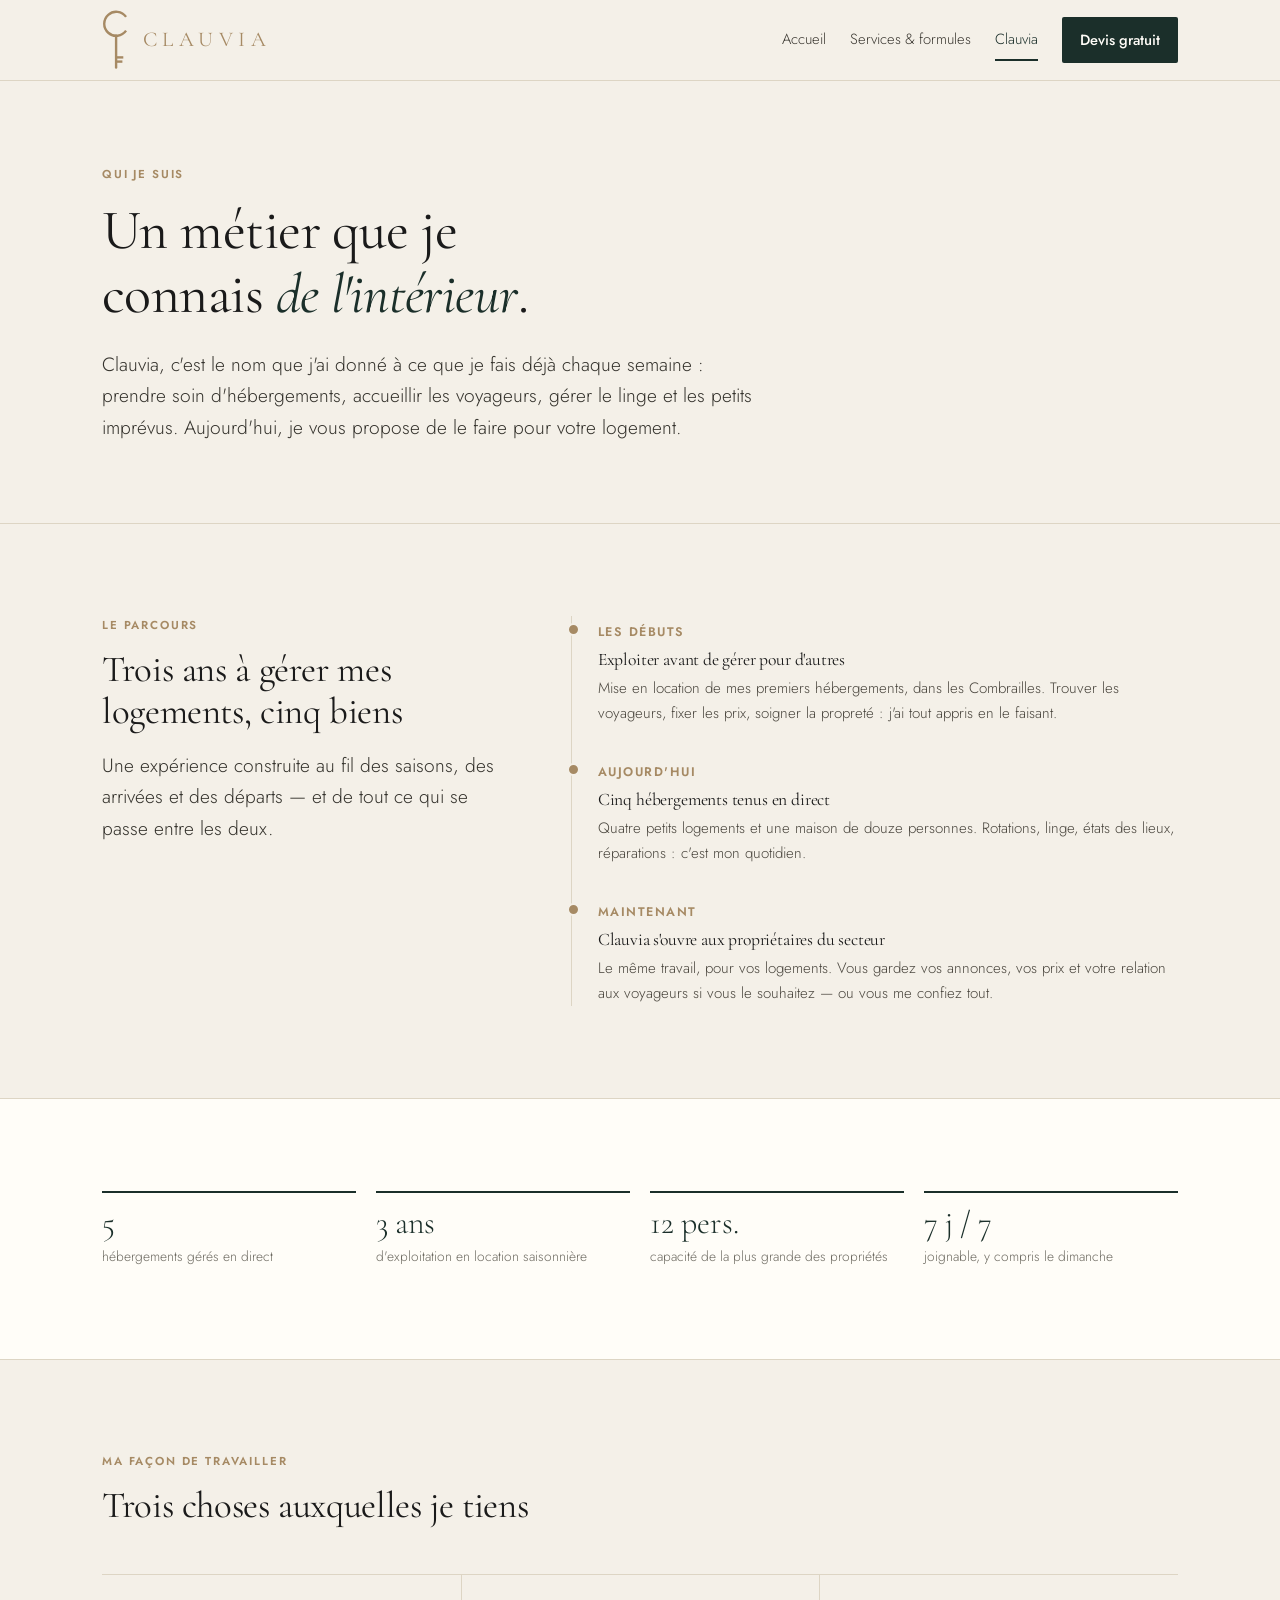
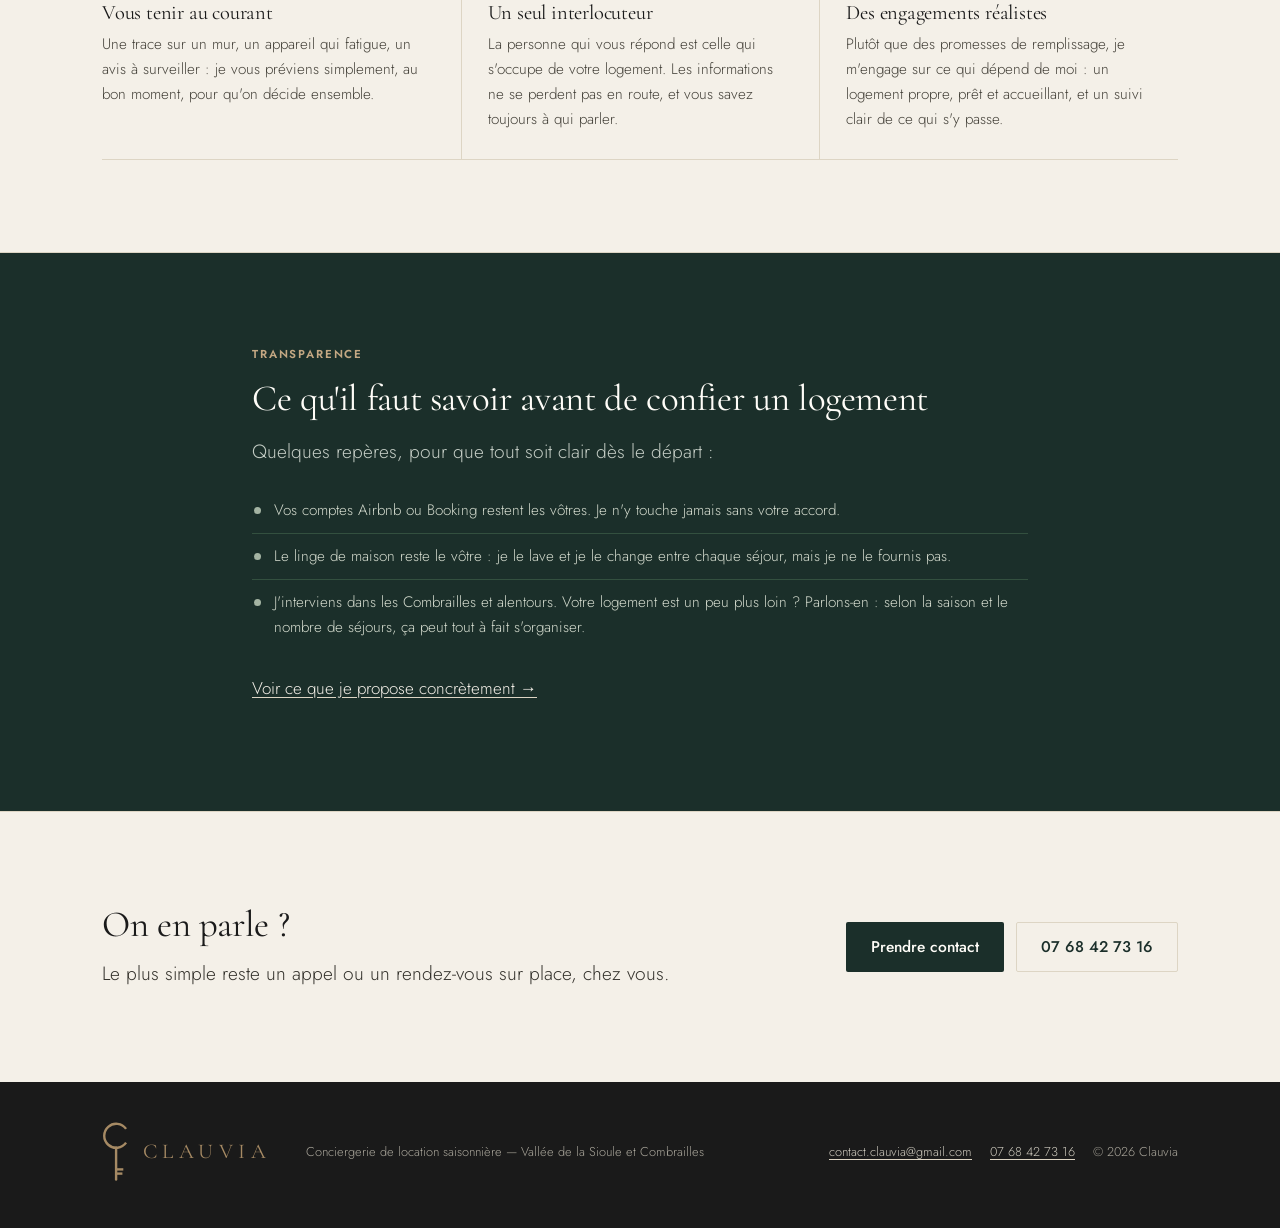
==== commit 12300f0d: "Page Clauvia : phrase de la frise simplifiée" ====
--- a/clauvia.html
+++ b/clauvia.html
@@ -108,7 +108,7 @@
           <li>
             <span class="quand">Aujourd'hui</span>
             <h3>Cinq hébergements tenus en direct</h3>
-            <p>Quatre petits logements et une maison de douze personnes. Rotations, linge, états des lieux, réparations : c'est mon quotidien, et je l'aime.</p>
+            <p>Quatre petits logements et une maison de douze personnes. Rotations, linge, états des lieux, réparations : c'est mon quotidien.</p>
           </li>
           <li>
             <span class="quand">Maintenant</span>
--- a/style.css
+++ b/style.css
@@ -65,10 +65,9 @@
    - sur téléphone et tablette : le C-clé, plus compact et lisible à petite taille.
    Le C-clé reste aussi le favicon. */
 .brand { display: flex; align-items: center; gap: 11px; text-decoration: none; color: var(--brass); }
-/* Sur tous les écrans : le C-clé reste à gauche du nom, et le tout reste à gauche du menu. */
+/* Sur tous les écrans : la clé à gauche, le nom CLAUVIA à côté, le tout à gauche du menu. */
 .brand .mark { display: block !important; width: 30px; height: 60px; flex: 0 0 auto; }
 .brand .mark img { width: 30px; height: 60px; }
-.brand .word { display: none !important; }
 .brand .mark svg, .brand .mark img { display: block; width: 30px; height: 60px; }
 .brand .word { display: flex; flex-direction: column; line-height: 1; }
 .brand .word b {
@@ -82,11 +81,9 @@
   letter-spacing: .17em; text-transform: uppercase; color: var(--muted);
   margin-top: 6px; white-space: nowrap;
 }
-/* Sur téléphone / tablette : le C-clé remplace les lettres, et reste à côté de la navigation. */
-@media (max-width: 1024px) {
-  .brand .mark { display: block; width: 20px; height: 40px; }
-  .brand .mark img { width: 20px; height: 40px; }
-  .brand .word { display: none; }
+/* Sur téléphone : le nom reste affiché, un peu plus petit. */
+@media (max-width: 860px) {
+  .brand .word b { font-size: 1.12rem; letter-spacing: .24em; margin-right: -.24em; }
 }
 .brand--light { color: var(--stone); }
 .brand--light .word small { color: #93a49a; }
@@ -111,6 +108,8 @@
   font-weight: 500; min-height: 44px; display: inline-flex; align-items: center; border-bottom: 0;
 }
 .nav .cta-link:hover { background: var(--green-deep); color: var(--white); }
+/* Sur la page Contact, le bouton est la page courante : garder le texte clair sur le fond vert. */
+.nav .cta-link[aria-current="page"] { color: var(--white); border-bottom: 0; }
 /* Sur téléphone : l'en-tête passe en menu déroulant (voir plus bas). */
 @media (max-width: 860px) {
   .top .wrap { column-gap: 10px; padding-top: 8px; padding-bottom: 8px; min-height: 56px; }
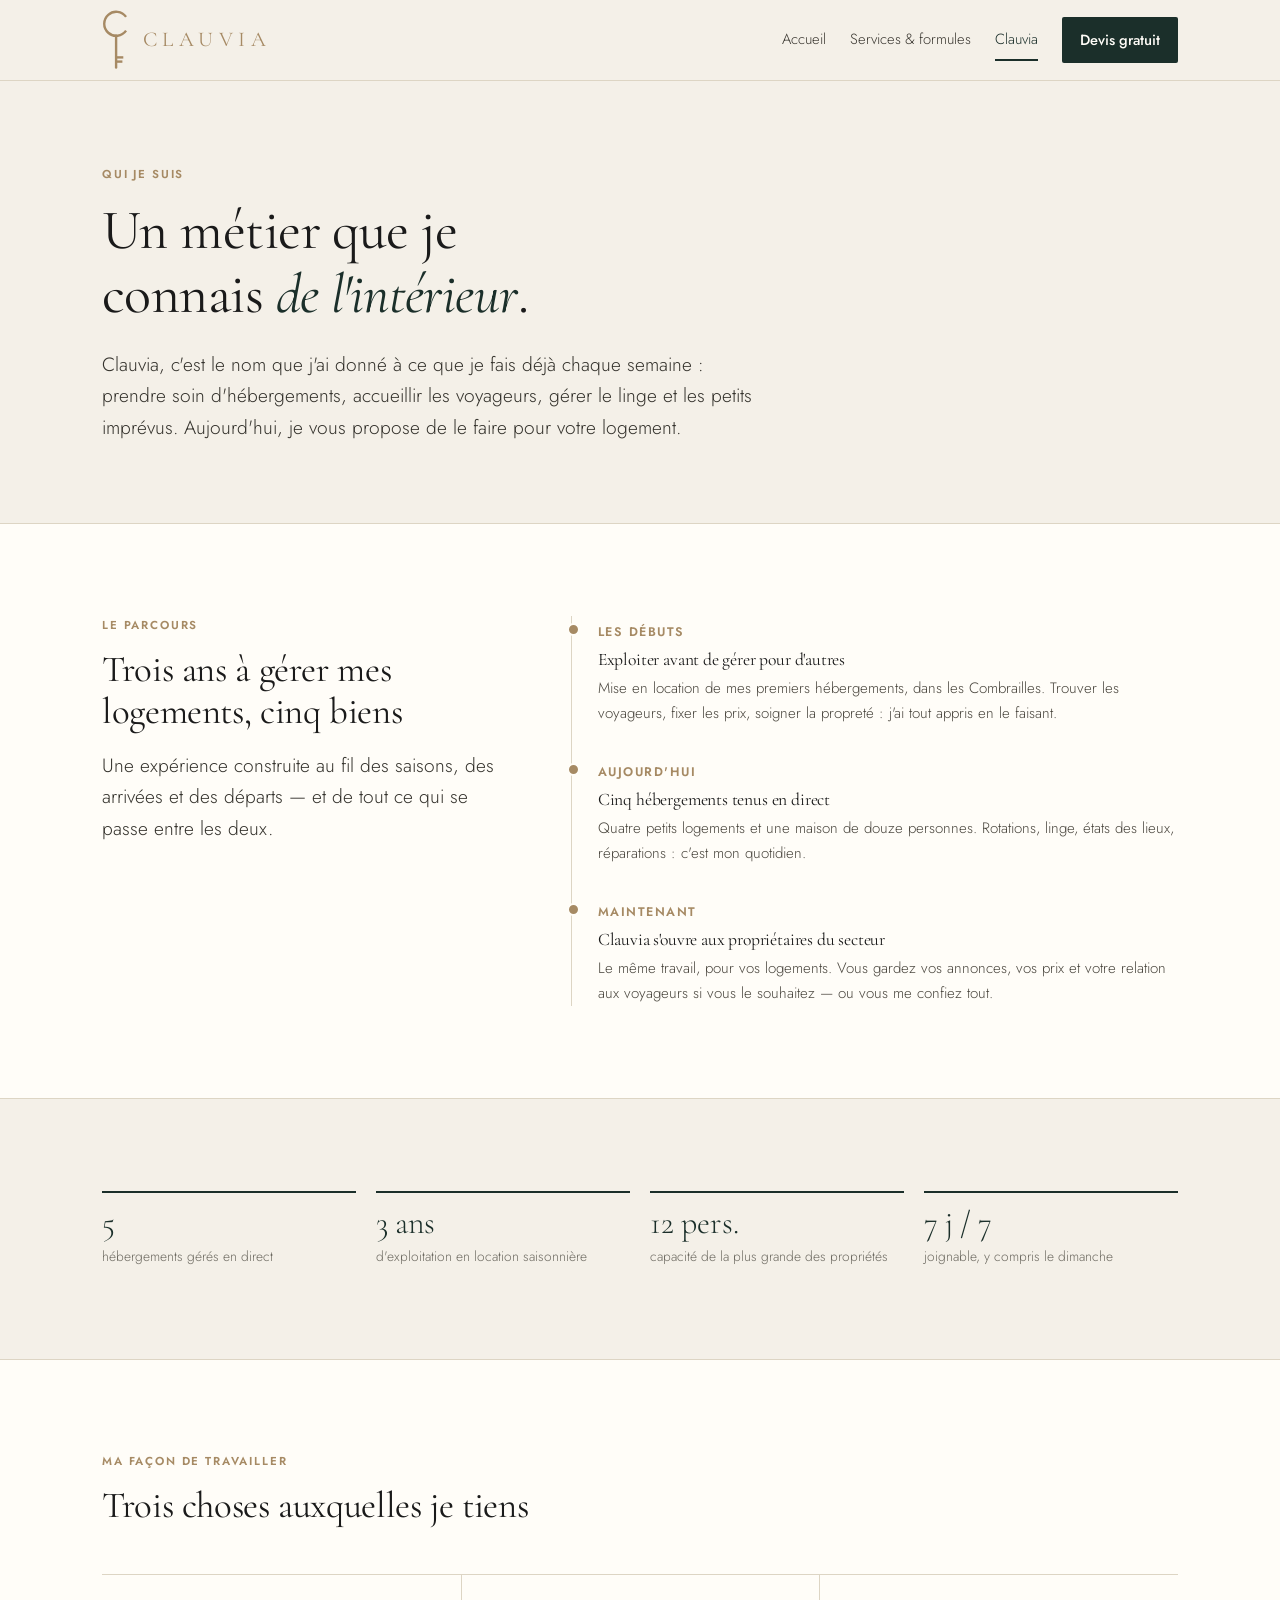
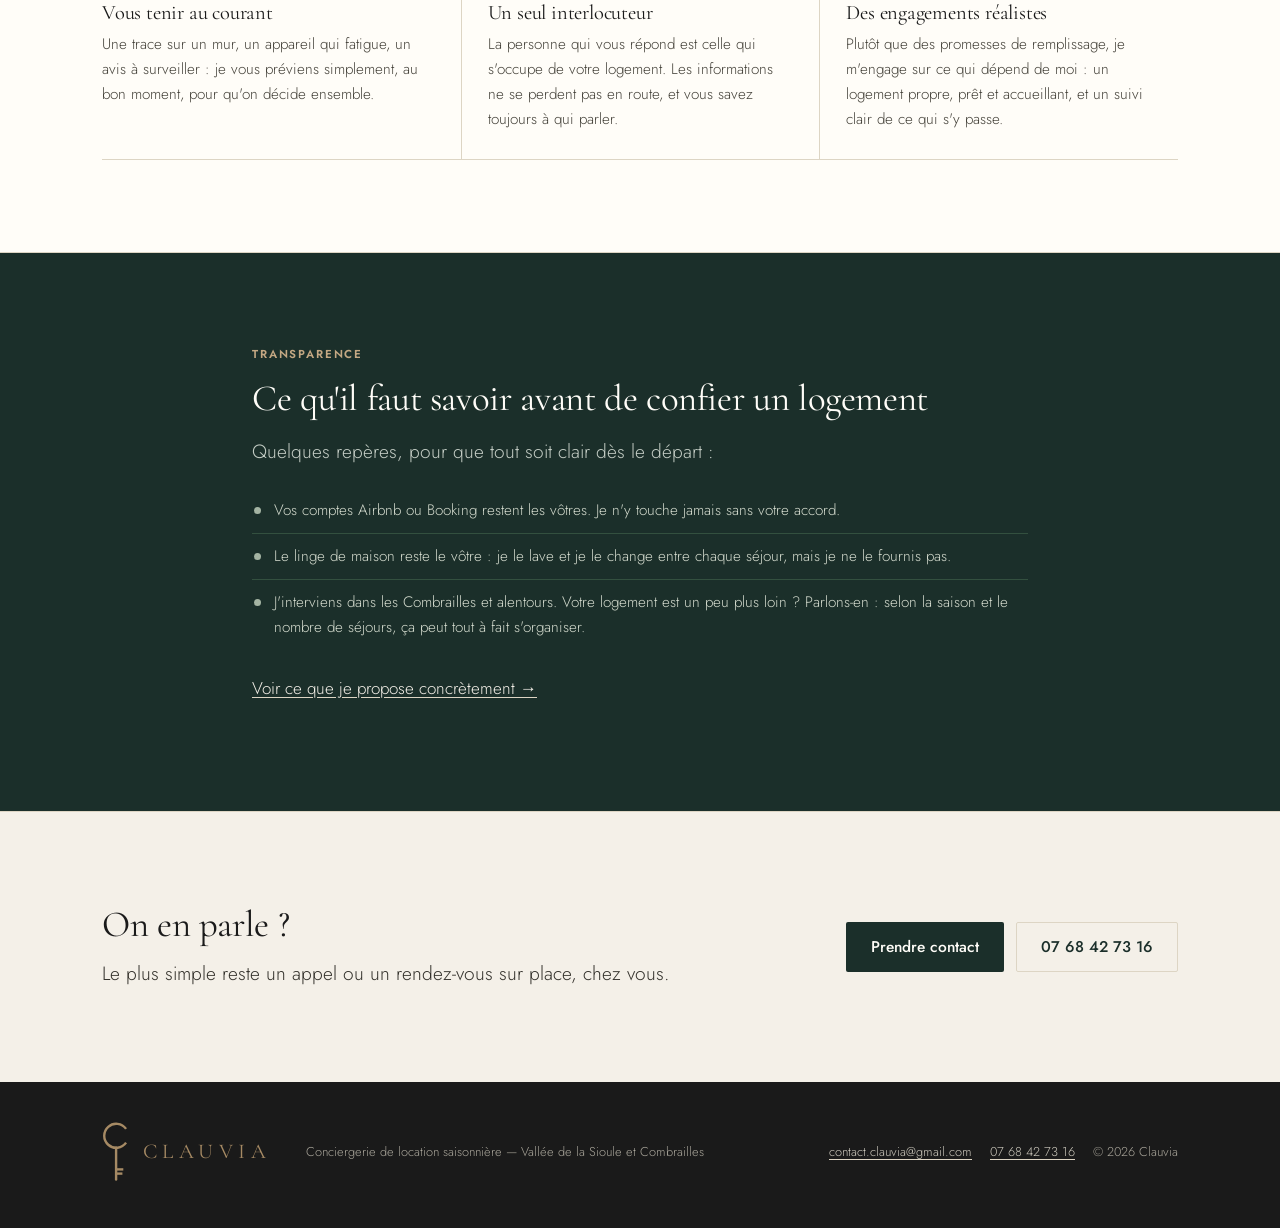
==== commit aa4a7e96: "Page Clauvia : fonds de section alternés (beige / blanc)" ====
--- a/clauvia.html
+++ b/clauvia.html
@@ -33,6 +33,7 @@
   .frise li { position: relative; padding: 0 0 30px 26px; }
   .frise li:last-child { padding-bottom: 0; }
   .frise li::before { content: ""; position: absolute; left: -5px; top: 7px; width: 9px; height: 9px; border-radius: 50%; background: var(--accent); border: 2px solid var(--stone); }
+  .bg-white .frise li::before { border-color: var(--white); }
   .frise .quand { font-size: .78rem; letter-spacing: .12em; text-transform: uppercase; color: var(--accent); font-weight: 600; }
   .frise h3 { margin: 6px 0 6px; font-size: 1.1rem; }
   .frise p { font-size: .94rem; color: #4a463e; margin: 0; }
@@ -87,7 +88,7 @@
     </div>
   </div>
 
-  <section>
+  <section class="bg-white">
     <div class="wrap prose-grid">
       <div>
         <p class="eyebrow">Le parcours</p>
@@ -120,7 +121,7 @@
     </div>
   </section>
 
-  <section class="bg-white">
+  <section>
     <div class="wrap">
       <div class="chiffre-cle">
         <div><span class="n">5</span><span class="l">hébergements gérés en direct</span></div>
@@ -131,7 +132,7 @@
     </div>
   </section>
 
-  <section>
+  <section class="bg-white">
     <div class="wrap">
       <div class="section-head">
         <p class="eyebrow">Ma façon de travailler</p>
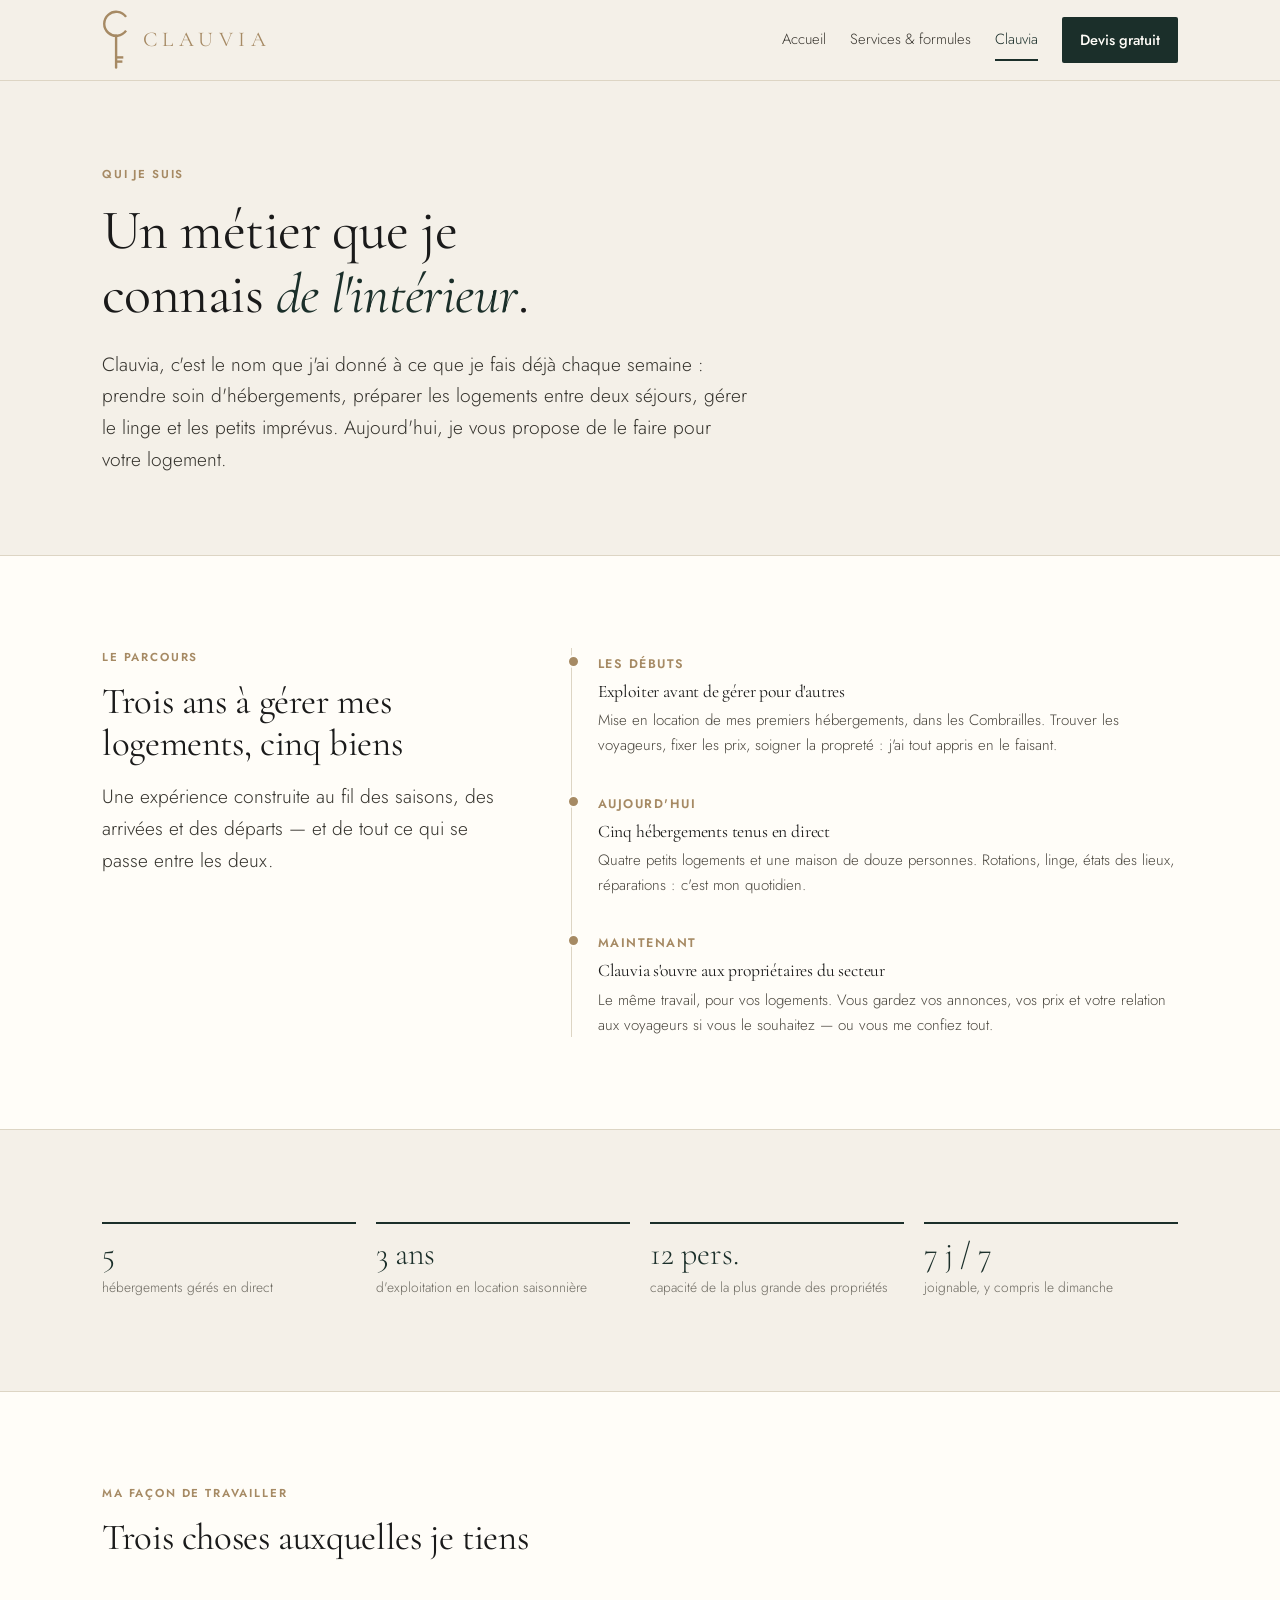
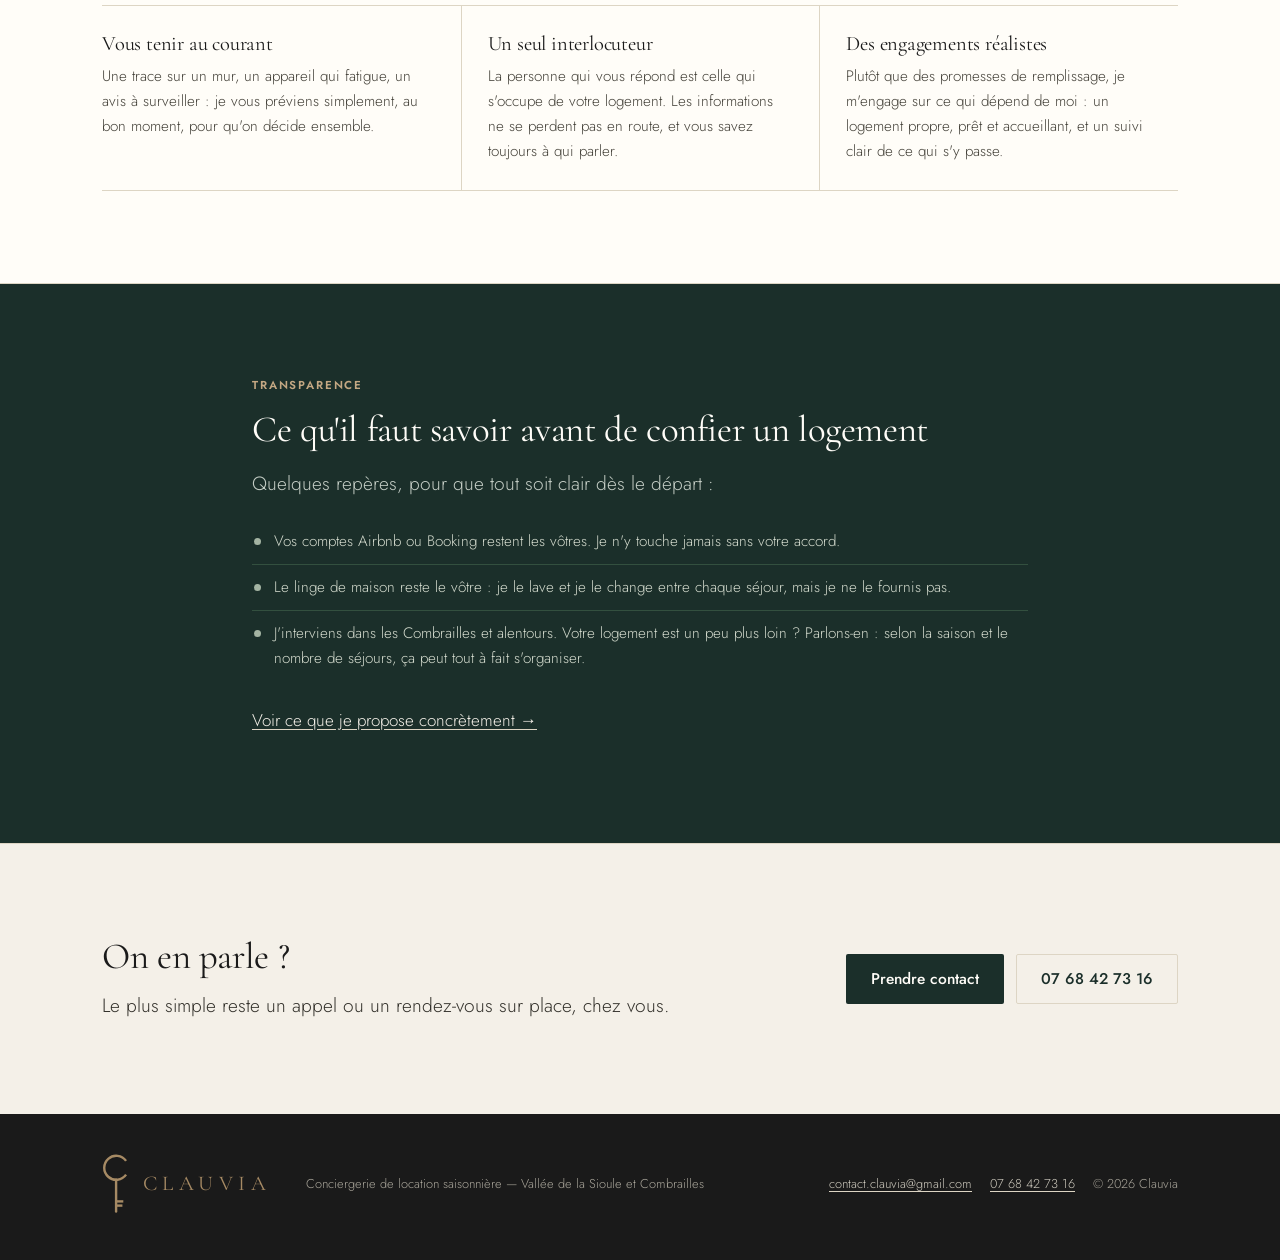
==== commit 1b929610: "Retrait de l'accueil des voyageurs des textes du site" ====
--- a/clauvia.html
+++ b/clauvia.html
@@ -82,8 +82,8 @@
       <h1>Un métier que je connais <em>de l'intérieur</em>.</h1>
       <p class="lede">
         Clauvia, c'est le nom que j'ai donné à ce que je fais déjà chaque semaine :
-        prendre soin d'hébergements, accueillir les voyageurs, gérer le linge
-        et les petits imprévus. Aujourd'hui, je vous propose de le faire pour votre logement.
+        prendre soin d'hébergements, préparer les logements entre deux séjours,
+        gérer le linge et les petits imprévus. Aujourd'hui, je vous propose de le faire pour votre logement.
       </p>
     </div>
   </div>
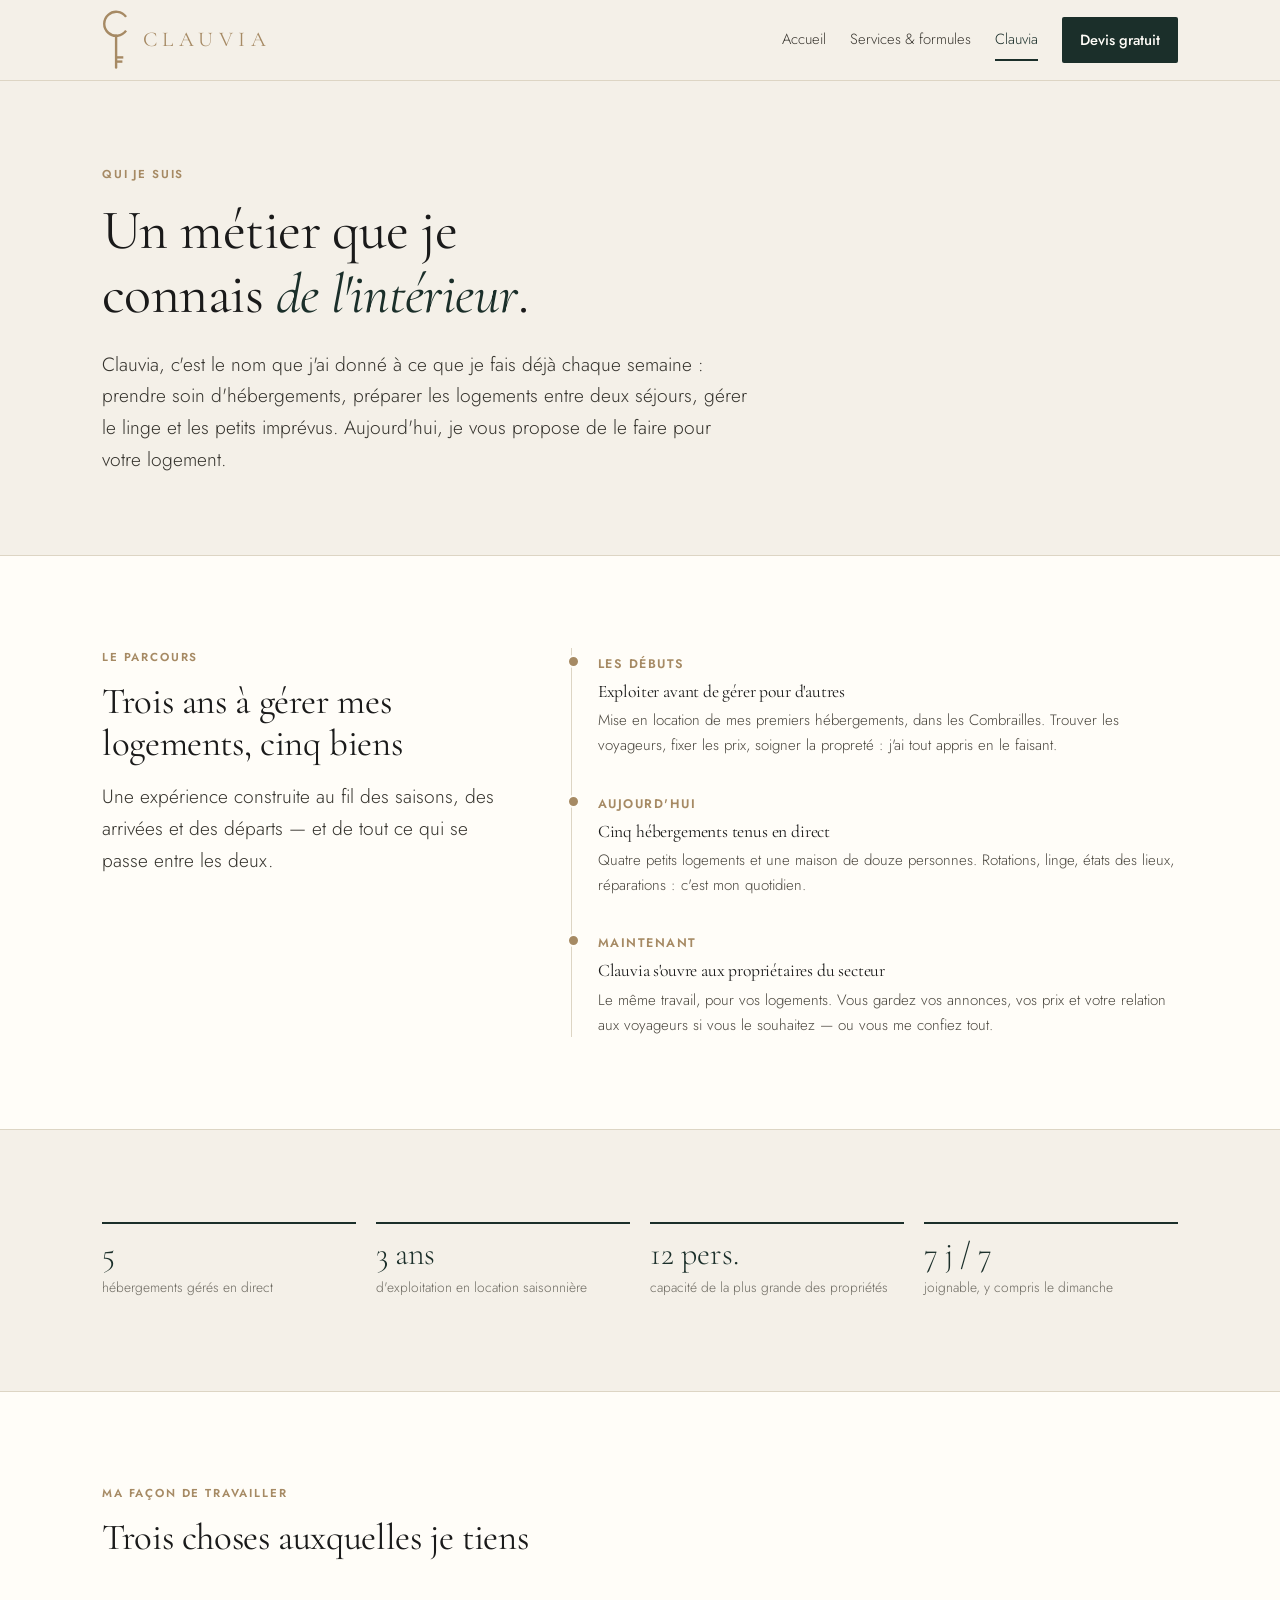
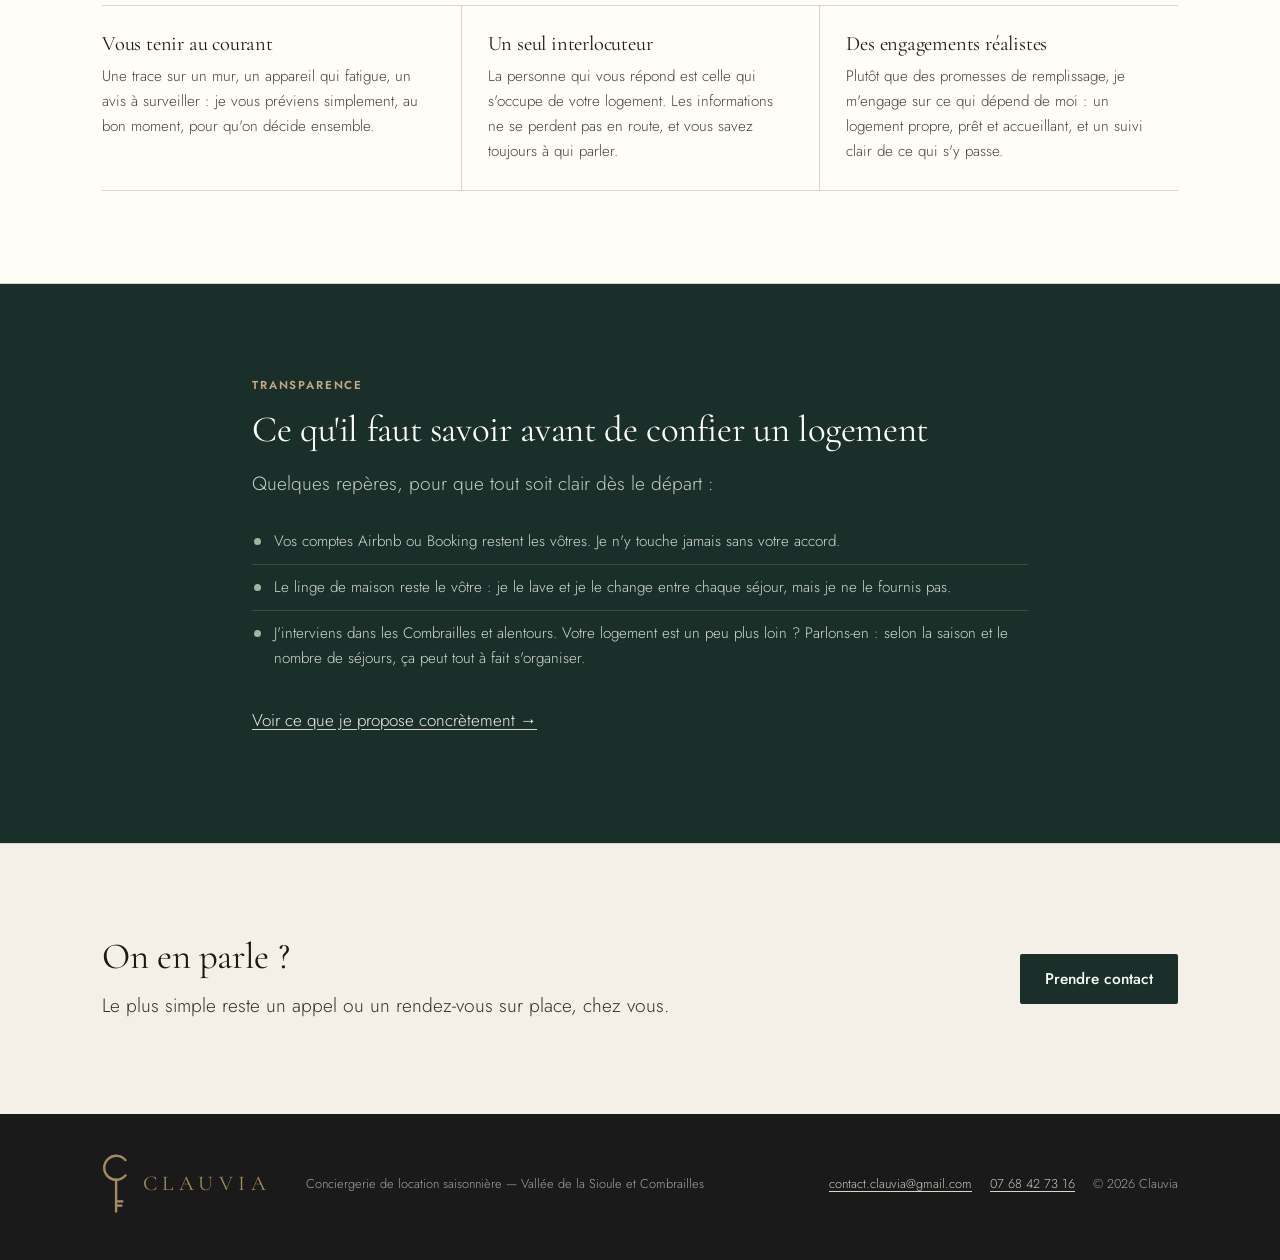
==== commit 10a79496: "Numéro de téléphone limité au pied de page et à la page contact Co-Authored-By: Claude Sonnet 5.5 <n" ====
--- a/clauvia.html
+++ b/clauvia.html
@@ -180,7 +180,6 @@
       </div>
       <div style="display:flex;flex-wrap:wrap;gap:12px">
         <a class="btn btn-primary" href="contact.html">Prendre contact</a>
-        <a class="btn btn-ghost" href="tel:+33768427316">07 68 42 73 16</a>
       </div>
     </div>
   </section>
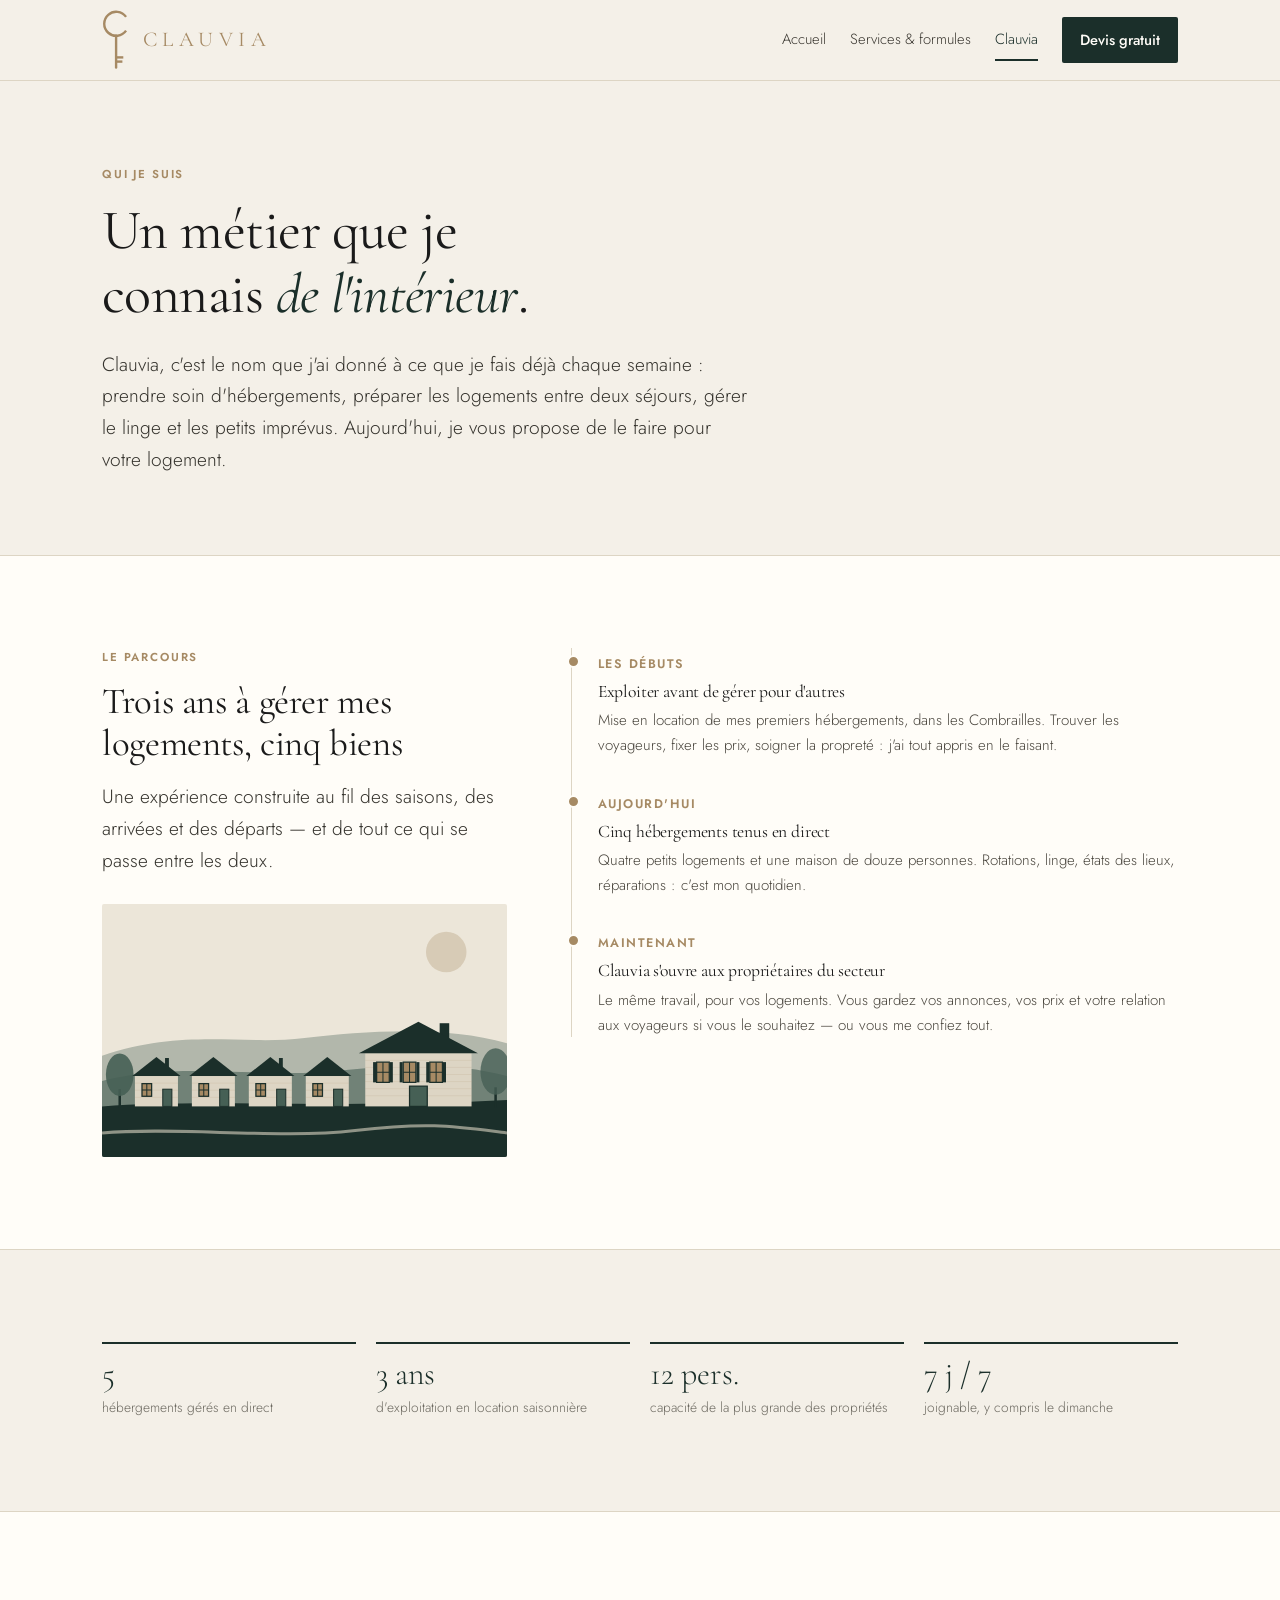
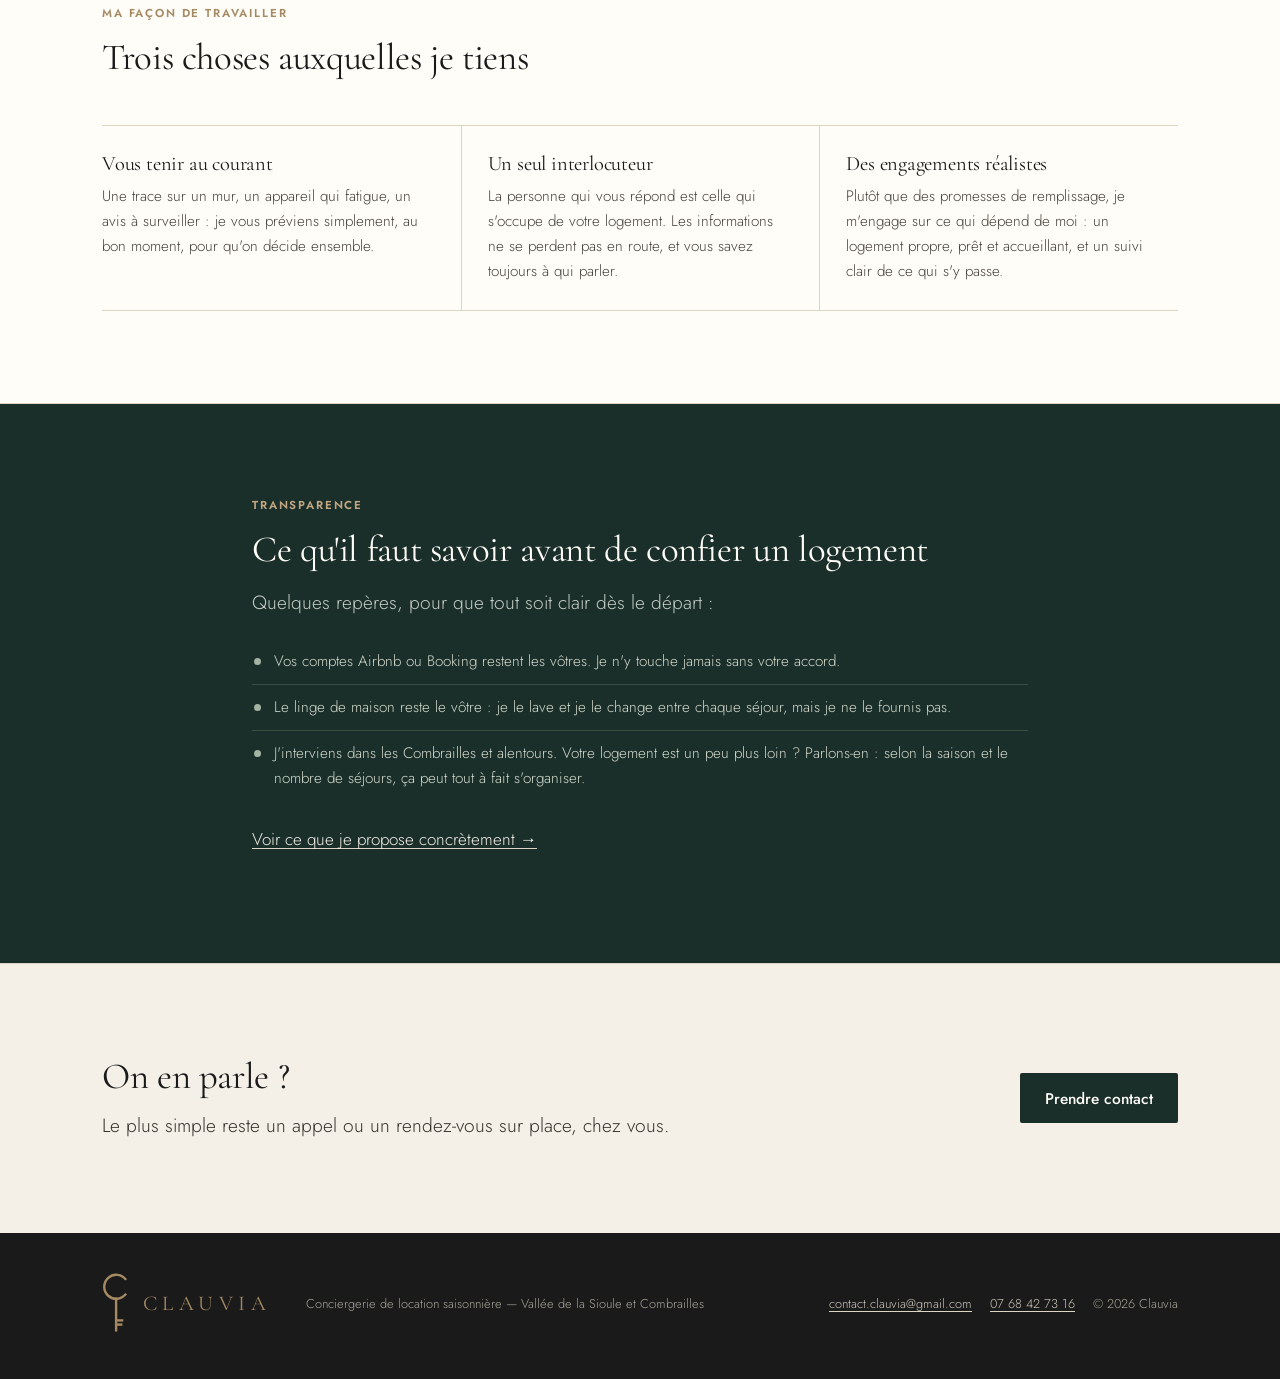
==== commit e574eb06: "Visuels provisoires SVG (accueil, formules, parcours) et mode d'emploi dans le README Co-Authored-By" ====
--- a/clauvia.html
+++ b/clauvia.html
@@ -97,6 +97,10 @@
           Une expérience construite au fil des saisons, des arrivées et des départs —
           et de tout ce qui se passe entre les deux.
         </p>
+        <!-- VISUEL PROVISOIRE : remplacer par une vraie photo (images/parcours.svg, ratio 16:10, voir README) -->
+        <figure class="visuel visuel--parcours">
+          <img src="images/parcours.svg" width="1600" height="1000" alt="Quatre petits logements et une grande maison alignés au pied des collines des Combrailles" loading="lazy">
+        </figure>
       </div>
 
       <div>
--- a/style.css
+++ b/style.css
@@ -268,3 +268,14 @@
 .faq details[open] summary::after { content: "\2212"; }
 .faq summary:focus-visible { outline: 2px solid var(--brass-dark); outline-offset: 2px; }
 .faq details p { margin: 0 0 22px; max-width: 44rem; color: #45423a; font-size: .98rem; }
+
+/* ---------- Visuels (images/) ----------
+   Ratio fixe + object-fit : une vraie photo de n'importe quelle taille remplace
+   le visuel provisoire sans déformer la mise en page. */
+.visuel { margin: 0; }
+.visuel img { display: block; width: 100%; max-width: 100%; height: auto; object-fit: cover; border-radius: var(--radius); }
+.visuel--hero img { aspect-ratio: 16 / 10; }
+.visuel--formule { margin-bottom: 18px; }
+.visuel--formule img { aspect-ratio: 3 / 2; }
+.visuel--parcours { margin-top: 28px; }
+.visuel--parcours img { aspect-ratio: 16 / 10; }
